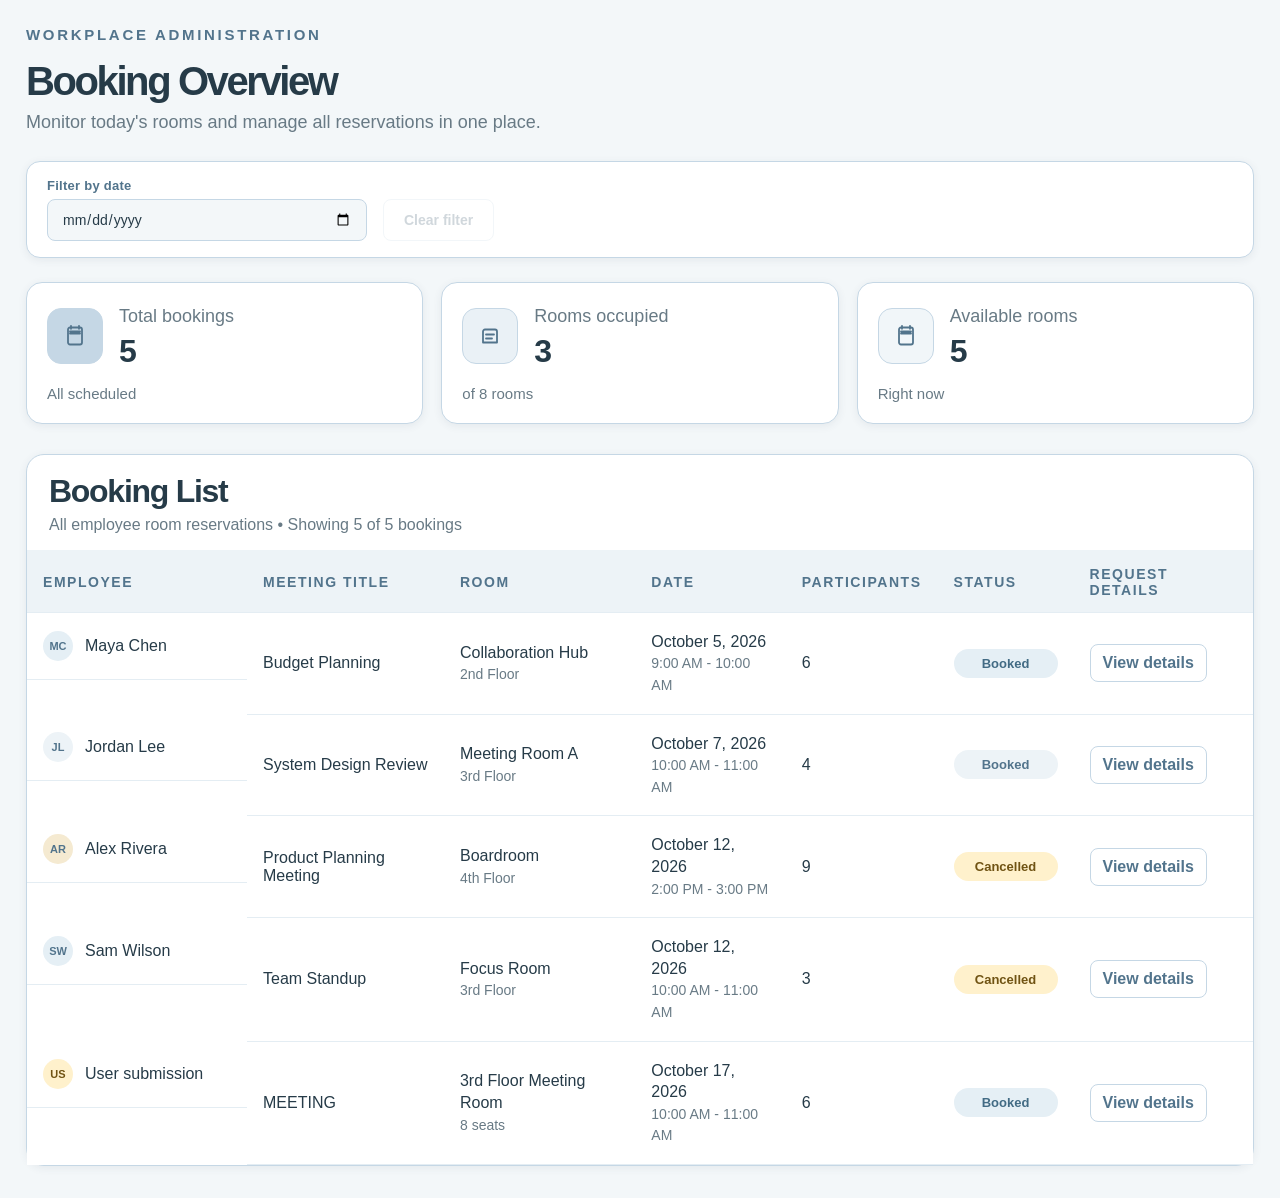
==== pakdat.html @ 56622766 "Initial commit: Meeting room reservation system" ====
<!DOCTYPE html>
<html lang="en">
  <head>
    <meta charset="UTF-8" />
    <meta name="viewport" content="width=device-width, initial-scale=1.0" />
    <title>Booking Overview</title>
    <link rel="stylesheet" href="nako.css" />
  </head>
  <body>
    <div class="page-shell">
      <div class="topbar">
        <div class="eyebrow">WORKPLACE ADMINISTRATION</div>
      </div>

      <main class="main-content">
        <div class="top-overview-section">
          <div class="title-row">
            <div>
              <h1>Booking Overview</h1>
              <p class="subtitle">
                Monitor today's rooms and manage all reservations in one place.
              </p>
            </div>
          </div>

          <div class="overview-filter-bar">
            <div class="date-time-filter-wrap">
              <label class="overview-filter-field" for="booking-date-filter">
                <span>Filter by date</span>
                <input id="booking-date-filter" type="date" aria-label="Filter bookings by date" />
              </label>

            
              <button id="booking-reset-filter" class="btn-clear-overview" type="button" aria-label="Clear date and time filter" disabled>
                Clear filter
              </button>
            </div>
          </div>
        </div>

        <section class="stats-grid" aria-label="Booking stats">
          <article class="stat-card">
            <div class="stat-icon icon-booking" aria-hidden="true">
              <svg viewBox="0 0 24 24" focusable="false"><path d="M7 3.5h10a2 2 0 0 1 2 2v13a2 2 0 0 1-2 2H7a2 2 0 0 1-2-2v-13a2 2 0 0 1 2-2zm0 4h10M8 1.8v3m8-3v3M7 9.5h10"/></svg>
            </div>
            <div class="stat-copy">
              <div class="stat-label">Total bookings</div>
              <div class="stat-value" id="stat-total-bookings">5</div>
            </div>
            <div class="stat-foot" id="stat-foot-bookings">All scheduled</div>
          </article>

          <article class="stat-card">
            <div class="stat-icon icon-occupied" aria-hidden="true">
              <svg viewBox="0 0 24 24" focusable="false"><path d="M5 18.5V7.5a2 2 0 0 1 2-2h10a2 2 0 0 1 2 2v11m-14 0h14M8 10.5h8M8 14.5h6"/></svg>
            </div>
            <div class="stat-copy">
              <div class="stat-label">Rooms occupied</div>
              <div class="stat-value" id="stat-occupied-rooms">3</div>
            </div>
            <div class="stat-foot" id="stat-foot-occupied">of 8 rooms</div>
          </article>

          <article class="stat-card">
            <div class="stat-icon icon-available" aria-hidden="true">
              <svg viewBox="0 0 24 24" focusable="false"><path d="M7 3.5h10a2 2 0 0 1 2 2v13a2 2 0 0 1-2 2H7a2 2 0 0 1-2-2v-13a2 2 0 0 1 2-2zm0 4h10M8 1.8v3m8-3v3M7 9.5h10"/></svg>
            </div>
            <div class="stat-copy">
              <div class="stat-label">Available rooms</div>
              <div class="stat-value" id="stat-available-rooms">5</div>
            </div>
            <div class="stat-foot" id="stat-foot-available">Right now</div>
          </article>
        </section>

        <section class="booking-panel" aria-label="Booking list">
          <div class="panel-header">
            <div>
              <h2>Booking List</h2>
              <p class="panel-subtitle">All employee room reservations &bull; <span id="booking-count">Showing 5 of 5 bookings</span></p>
            </div>
          </div>

          <div class="table-wrap">
            <table>
              <thead>
                <tr>
                  <th>Employee</th>
                  <th>Meeting title</th>
                  <th>Room</th>
                  <th>Date</th>
                  <th>Participants</th>
                  <th>Status</th>
                  <th>Request details</th>
                </tr>
              </thead>
              <tbody id="bookings-tbody">
                <tr
                  data-booking-date="2026-10-05"
                  data-booking-month="2026-10"
                  data-booking-time="9:00 AM - 10:00 AM"
                  data-room="Collaboration Hub"
                  data-status="booked"
                  data-employee="Maya Chen"
                  data-title="Budget Planning"
                  data-room-setup="Boardroom layout with 10 seats"
                  data-additional-instructions="Check audio equipment"
                  data-food-coffee="Coffee for 6"
                >
                  <td class="person-cell">
                    <span class="avatar avatar-mc">MC</span>
                    <span>Maya Chen</span>
                  </td>
                  <td>Budget Planning</td>
                  <td class="room-cell">Collaboration Hub<br /><span>2nd Floor</span></td>
                  <td class="date-cell">October 5, 2026<br /><span>9:00 AM - 10:00 AM</span></td>
                  <td>6</td>
                  <td><span class="status-pill status-booked">Booked</span></td>
                  <td>
                    <button class="booking-details-button" type="button" aria-haspopup="dialog" aria-controls="booking-modal">View details</button>
                  </td>
                </tr>

                <tr
                  data-booking-date="2026-10-07"
                  data-booking-month="2026-10"
                  data-booking-time="10:00 AM - 11:00 AM"
                  data-room="Meeting Room A"
                  data-status="booked"
                  data-employee="Jordan Lee"
                  data-title="System Design Review"
                  data-room-setup="Classroom type without table"
                  data-additional-instructions="Whiteboard markers needed"
                  data-food-coffee="Water and mints"
                >
                  <td class="person-cell">
                    <span class="avatar avatar-jl">JL</span>
                    <span>Jordan Lee</span>
                  </td>
                  <td>System Design Review</td>
                  <td class="room-cell">Meeting Room A<br /><span>3rd Floor</span></td>
                  <td class="date-cell">October 7, 2026<br /><span>10:00 AM - 11:00 AM</span></td>
                  <td>4</td>
                  <td><span class="status-pill status-upcoming">Booked</span></td>
                  <td>
                    <button class="booking-details-button" type="button" aria-haspopup="dialog" aria-controls="booking-modal">View details</button>
                  </td>
                </tr>

                <tr
                  data-booking-date="2026-10-12"
                  data-booking-month="2026-10"
                  data-booking-time="2:00 PM - 3:00 PM"
                  data-room="Boardroom"
                  data-status="cancelled"
                  data-employee="Alex Rivera"
                  data-title="Product Planning Meeting"
                  data-room-setup="U-shape"
                  data-additional-instructions="Conference phone setup"
                  data-food-coffee="Not provided"
                >
                  <td class="person-cell">
                    <span class="avatar avatar-ar">AR</span>
                    <span>Alex Rivera</span>
                  </td>
                  <td>Product Planning Meeting</td>
                  <td class="room-cell">Boardroom<br /><span>4th Floor</span></td>
                  <td class="date-cell">October 12, 2026<br /><span>2:00 PM - 3:00 PM</span></td>
                  <td>9</td>
                  <td><span class="status-pill status-cancelled">Cancelled</span></td>
                  <td>
                    <button class="booking-details-button" type="button" aria-haspopup="dialog" aria-controls="booking-modal">View details</button>
                  </td>
                </tr>

                <tr
                  data-booking-date="2026-10-12"
                  data-booking-month="2026-10"
                  data-booking-time="10:00 AM - 11:00 AM"
                  data-room="Focus Room"
                  data-status="cancelled"
                  data-employee="Sam Wilson"
                  data-title="Team Standup"
                  data-room-setup="Standard layout"
                  data-additional-instructions="TV screen connection"
                  data-food-coffee="Not provided"
                >
                  <td class="person-cell">
                    <span class="avatar avatar-sw">SW</span>
                    <span>Sam Wilson</span>
                  </td>
                  <td>Team Standup</td>
                  <td class="room-cell">Focus Room<br /><span>3rd Floor</span></td>
                  <td class="date-cell">October 12, 2026<br /><span>10:00 AM - 11:00 AM</span></td>
                  <td>3</td>
                  <td><span class="status-pill status-cancelled">Cancelled</span></td>
                  <td>
                    <button class="booking-details-button" type="button" aria-haspopup="dialog" aria-controls="booking-modal">View details</button>
                  </td>
                </tr>

                <tr
                  data-booking-date="2026-10-17"
                  data-booking-month="2026-10"
                  data-booking-time="10:00 AM - 11:00 AM"
                  data-room="3rd Floor Meeting Room"
                  data-status="booked"
                  data-employee="User submission"
                  data-title="MEETING"
                  data-room-setup="Not Applicable"
                  data-additional-instructions="mag pa on me sa aircon"
                  data-food-coffee="need coffee and food"
                >
                  <td class="person-cell">
                    <span class="avatar avatar-user">US</span>
                    <span>User submission</span>
                  </td>
                  <td>MEETING</td>
                  <td class="room-cell">3rd Floor Meeting Room<br /><span>8 seats</span></td>
                  <td class="date-cell">October 17, 2026<br /><span>10:00 AM - 11:00 AM</span></td>
                  <td>6</td>
                  <td><span class="status-pill status-booked">Booked</span></td>
                  <td>
                    <button class="booking-details-button" type="button" aria-haspopup="dialog" aria-controls="booking-modal">View details</button>
                  </td>
                </tr>

                <tr id="no-bookings-row" class="no-bookings-row" style="display: none;">
                  <td colspan="7">
                    <div class="empty-state">
                      <div class="empty-icon" aria-hidden="true">
                        <svg viewBox="0 0 24 24" focusable="false"><circle cx="11" cy="11" r="7" /><path d="m20 20-3.5-3.5" /></svg>
                      </div>
                      <p class="empty-title">No bookings match your filters</p>
                      <p class="empty-desc">Try clearing your filters or selecting another date or time.</p>
                      <button class="empty-clear-link" id="empty-reset-btn" type="button">Clear filter</button>
                    </div>
                  </td>
                </tr>
              </tbody>
            </table>
          </div>
        </section>
      </main>
    </div>

    <dialog class="booking-modal" id="booking-modal" aria-labelledby="booking-modal-title">
      <header class="modal-heading">
        <span class="confirmation-icon" aria-hidden="true">
          <svg viewBox="0 0 24 24" focusable="false"><path d="m5 12.5 4.5 4.5L19 6" /></svg>
        </span>
        <h2 id="booking-modal-title">Booking Details</h2>
        <p>Here are the details of your meeting room reservation.</p>
      </header>
      <dl class="booking-summary">
        <div><dt>Room Setup</dt><dd id="detail-room-setup">Not Applicable</dd></div>
        <div><dt>Additional instructions</dt><dd id="detail-instructions"></dd></div>
        <div><dt>Food/coffee preparation</dt><dd id="detail-food-coffee"></dd></div>
      </dl>
      <div class="modal-actions">
        <button class="modal-close" type="button">Close</button>
      </div>
    </dialog>

    <script src="villadolid.js"></script>
  </body>
</html>
---- nako.css ----
:root {
  --steel-blue: #749cb6;
  --ice-blue: #c5d7e5;
  --saffron-yellow: #fcb814;
  --gray: #99a8b3;
  --white: #ffffff;
  --page-bg: #f3f7f9;
  --panel-bg: var(--white);
  --panel-alt: #edf3f7;
  --card-bg: var(--white);
  --line: var(--ice-blue);
  --line-soft: #e4edf3;
  --text: #344650;
  --muted: #687a85;
  --heading: var(--steel-blue);
  --heading-deep: #263b48;
  --blue-soft: var(--ice-blue);
  --blue: var(--steel-blue);
  --blue-strong: #52748c;
  --green-soft: #e5eff5;
  --green: #426b84;
  --yellow-soft: #fff1cc;
  --yellow: var(--saffron-yellow);
  --shadow: rgba(45, 70, 88, 0.08);
}

* {
  box-sizing: border-box;
}

html {
  scroll-behavior: smooth;
}

body {
  margin: 0;
  font-family: "Segoe UI", Tahoma, Geneva, Verdana, sans-serif;
  background: var(--page-bg);
  color: var(--text);
}

button,
select {
  font: inherit;
}

button {
  cursor: pointer;
}

.page-shell {
  max-width: 1420px;
  margin: 0 auto;
  padding: 24px 26px 32px;
}

.topbar {
  padding: 2px 0 18px;
}

.eyebrow {
  font-size: 15px;
  letter-spacing: 0.18em;
  text-transform: uppercase;
  font-weight: 700;
  color: var(--blue-strong);
}

.main-content {
  width: 100%;
}

.title-row {
  display: flex;
  align-items: center;
  justify-content: space-between;
  gap: 20px;
  margin-bottom: 28px;
}

h1 {
  margin: 0;
  font-size: clamp(2.5rem, 3vw, 4.2rem);
  line-height: 1.02;
  letter-spacing: -0.06em;
  color: var(--heading-deep);
}

.subtitle {
  margin: 10px 0 0;
  font-size: 18px;
  color: var(--muted);
}

.stats-grid {
  display: grid;
  grid-template-columns: repeat(3, minmax(0, 1fr));
  gap: 18px;
  margin-bottom: 30px;
}

.stat-card {
  display: grid;
  grid-template-columns: auto 1fr;
  align-items: center;
  column-gap: 16px;
  background: var(--panel-bg);
  border: 1px solid var(--line);
  border-radius: 16px;
  min-height: 142px;
  padding: 18px 20px 16px;
  box-shadow: 0 2px 8px var(--shadow);
}

.stat-icon {
  width: 56px;
  height: 56px;
  border-radius: 14px;
  display: flex;
  align-items: center;
  justify-content: center;
  background: var(--blue-soft);
  border: 1px solid var(--line);
}

.stat-icon svg {
  width: 24px;
  height: 24px;
  stroke: var(--blue-strong);
  stroke-width: 1.8;
  stroke-linecap: round;
  stroke-linejoin: round;
  fill: none;
}

.icon-occupied {
  background: #eaf1f6;
}

.icon-available {
  background: #f1f6f9;
}

.stat-copy {
  grid-column: 2 / 3;
  display: flex;
  flex-direction: column;
  justify-content: center;
}

.stat-label {
  font-size: 18px;
  color: var(--muted);
  line-height: 1.2;
}

.stat-value {
  margin-top: 8px;
  font-size: clamp(2rem, 2vw, 3.1rem);
  line-height: 1;
  font-weight: 800;
  letter-spacing: -0.06em;
  color: var(--heading-deep);
}

.stat-foot {
  grid-column: 1 / -1;
  font-size: 15px;
  color: var(--muted);
  padding-top: 8px;
}

.booking-panel {
  background: var(--panel-bg);
  border: 1px solid var(--line);
  border-radius: 18px;
  box-shadow: 0 2px 8px var(--shadow);
  padding: 18px 0 0;
}

.panel-header {
  display: flex;
  align-items: center;
  justify-content: space-between;
  gap: 16px;
  padding: 0 22px 16px;
}

.panel-heading-wrap {
  display: flex;
  flex-direction: column;
}

.panel-header h2 {
  margin: 0;
  font-size: clamp(2rem, 1.3vw, 2.6rem);
  letter-spacing: -0.04em;
  color: var(--heading-deep);
}

.panel-subtitle {
  margin: 6px 0 0;
  color: var(--muted);
  font-size: 16px;
}

.top-overview-section {
  margin-bottom: 24px;
}

.overview-filter-bar {
  margin-top: 20px;
  background: var(--panel-bg);
  border: 1px solid var(--line);
  border-radius: 14px;
  padding: 16px 20px;
  box-shadow: 0 2px 8px var(--shadow);
}

.date-time-filter-wrap {
  display: flex;
  align-items: flex-end;
  gap: 16px;
  flex-wrap: wrap;
}

.overview-filter-field {
  display: flex;
  flex-direction: column;
  gap: 6px;
  min-width: 220px;
  flex: 1 1 220px;
  max-width: 320px;
}

.overview-filter-field span {
  font-size: 13px;
  font-weight: 700;
  color: var(--blue-strong);
  letter-spacing: 0.02em;
}

.overview-filter-field input,
.overview-filter-field select {
  height: 42px;
  padding: 0 14px;
  border: 1px solid var(--line);
  border-radius: 8px;
  background: var(--page-bg);
  color: var(--heading-deep);
  font: inherit;
  font-size: 14px;
  font-weight: 500;
  transition: border-color 0.15s ease, box-shadow 0.15s ease, background 0.15s ease;
  width: 100%;
  box-sizing: border-box;
}

.overview-filter-field input:focus,
.overview-filter-field select:focus {
  outline: none;
  background: #ffffff;
  border-color: var(--steel-blue);
  box-shadow: 0 0 0 3px rgba(116, 156, 182, 0.22);
}

.btn-clear-overview {
  display: inline-flex;
  align-items: center;
  justify-content: center;
  height: 42px;
  padding: 0 20px;
  border: 1px solid var(--line);
  background: transparent;
  color: var(--muted);
  font-size: 14px;
  font-weight: 600;
  border-radius: 8px;
  cursor: pointer;
  transition: all 0.15s ease;
  white-space: nowrap;
  align-self: flex-end;
}

.btn-clear-overview:hover:not(:disabled) {
  background: var(--panel-alt);
  color: var(--heading-deep);
  border-color: var(--steel-blue);
}

.btn-clear-overview:disabled {
  opacity: 0.45;
  cursor: not-allowed;
  border-color: var(--line-soft);
  color: var(--gray);
}

.table-wrap {
  overflow-x: auto;
}

table {
  width: 100%;
  border-collapse: collapse;
  background: var(--panel-bg);
}

thead th {
  text-align: left;
  padding: 16px 16px 14px;
  font-size: 14px;
  letter-spacing: 0.11em;
  text-transform: uppercase;
  color: var(--blue-strong);
  background: var(--panel-alt);
  border-bottom: 1px solid var(--line-soft);
}

tbody td {
  padding: 18px 16px;
  border-bottom: 1px solid var(--line-soft);
  font-size: 16px;
  color: var(--heading-deep);
  vertical-align: middle;
}

tbody tr:last-child td {
  border-bottom: none;
}

.person-cell {
  display: flex;
  align-items: center;
  gap: 12px;
  min-width: 220px;
}

.avatar {
  width: 30px;
  height: 30px;
  border-radius: 50%;
  display: inline-flex;
  align-items: center;
  justify-content: center;
  font-size: 11px;
  font-weight: 700;
  color: var(--blue-strong);
  background: var(--ice-blue);
}

.avatar-mc {
  background: #e5eff5;
}

.avatar-jl {
  background: #edf3f7;
}

.avatar-ar {
  background: #f5ead1;
}

.avatar-sw {
  background: #e5eff5;
}

.avatar-user {
  background: var(--yellow-soft);
  color: #705313;
}

.room-cell,
.date-cell {
  color: var(--heading-deep);
  line-height: 1.35;
}

.room-cell span,
.date-cell span {
  color: var(--muted);
  font-size: 14px;
}

.status-pill {
  display: inline-block;
  min-width: 104px;
  padding: 7px 12px;
  border-radius: 999px;
  font-size: 13px;
  text-align: center;
  font-weight: 600;
}

.status-booked {
  background: var(--green-soft);
  color: var(--green);
}

.status-upcoming {
  background: var(--panel-alt);
  color: var(--blue-strong);
}

.status-cancelled {
  background: var(--yellow-soft);
  color: #705313;
}

.booking-details-button {
  border: 1px solid var(--line);
  border-radius: 8px;
  padding: 9px 12px;
  background: var(--panel-bg);
  color: var(--blue-strong);
  font-weight: 600;
  white-space: nowrap;
  transition: all 0.15s ease;
}

.booking-details-button:hover {
  background: var(--panel-alt);
  border-color: var(--steel-blue);
}

.no-bookings-row td {
  text-align: center;
  padding: 52px 20px;
  background: var(--panel-bg);
}

.empty-state {
  display: flex;
  flex-direction: column;
  align-items: center;
  justify-content: center;
  gap: 8px;
  max-width: 380px;
  margin: 0 auto;
  color: var(--muted);
}

.empty-icon {
  width: 44px;
  height: 44px;
  border-radius: 50%;
  background: var(--panel-alt);
  display: flex;
  align-items: center;
  justify-content: center;
  margin-bottom: 4px;
}

.empty-icon svg {
  width: 20px;
  height: 20px;
  stroke: var(--steel-blue);
  stroke-width: 2;
  fill: none;
}

.empty-title {
  margin: 0;
  font-size: 16px;
  font-weight: 700;
  color: var(--heading-deep);
}

.empty-desc {
  margin: 0;
  font-size: 14px;
  color: var(--muted);
  line-height: 1.4;
}

.empty-clear-link {
  margin-top: 6px;
  background: none;
  border: none;
  color: var(--steel-blue);
  font-weight: 600;
  font-size: 14px;
  text-decoration: underline;
  cursor: pointer;
  padding: 4px 8px;
  border-radius: 4px;
  transition: color 0.15s ease;
}

.empty-clear-link:hover {
  color: var(--blue-strong);
}

.booking-modal {
  width: min(680px, calc(100vw - 32px));
  max-height: calc(100vh - 32px);
  margin: auto;
  padding: 34px 40px 32px;
  overflow-y: auto;
  overflow-x: hidden;
  overscroll-behavior: contain;
  border: 0;
  border-radius: 14px;
  color: var(--text);
  box-shadow: 0 20px 70px rgba(38, 59, 72, 0.24);
}

.booking-modal::backdrop {
  background: rgba(38, 59, 72, 0.48);
  backdrop-filter: blur(2px);
}

.modal-heading {
  text-align: center;
}

.confirmation-icon {
  display: flex;
  align-items: center;
  justify-content: center;
  width: 82px;
  aspect-ratio: 1;
  margin: 0 auto 20px;
  border-radius: 50%;
  background: var(--ice-blue);
}

.confirmation-icon svg {
  width: 34px;
  height: 34px;
  fill: none;
  stroke: var(--steel-blue);
  stroke-width: 2.5;
  stroke-linecap: round;
  stroke-linejoin: round;
}

.modal-heading h2 {
  margin: 0;
  color: var(--heading-deep);
  font-size: 28px;
}

.modal-heading p {
  margin: 2px 0 18px;
  color: var(--text);
  font-size: 20px;
}

.booking-summary {
  display: grid;
  margin: 0 0 26px;
  padding: 18px 20px;
  border-radius: 14px;
  background: var(--panel-alt);
}

.booking-summary div {
  display: grid;
  grid-template-columns: minmax(130px, 0.8fr) minmax(0, 1.2fr);
  min-width: 0;
  align-items: start;
  justify-content: space-between;
  gap: 16px;
  padding: 12px 0;
  border-bottom: 1px solid var(--line);
}

.booking-summary div:last-child {
  border-bottom: 0;
}

.booking-summary dt,
.booking-summary dd {
  min-width: 0;
  font-size: 14px;
  line-height: 1.5;
  overflow-wrap: anywhere;
}

.booking-summary dt {
  color: var(--muted);
}

.booking-summary dd {
  margin: 0;
  color: var(--heading-deep);
  font-weight: 700;
  text-align: right;
  white-space: pre-wrap;
}

.modal-actions {
  display: flex;
  justify-content: flex-end;
}

.modal-close {
  min-width: 128px;
  padding: 11px 18px;
  border: 0;
  border-radius: 8px;
  background: var(--saffron-yellow);
  color: var(--heading-deep);
  font-weight: 600;
}

@media (max-width: 980px) {
  .stats-grid {
    grid-template-columns: repeat(2, minmax(0, 1fr));
  }

  .title-row,
  .panel-header {
    flex-direction: column;
    align-items: flex-start;
    gap: 12px;
  }
}

@media (max-width: 640px) {
  .page-shell {
    padding: 18px 14px 24px;
  }

  .stats-grid {
    grid-template-columns: 1fr;
  }

  .date-time-filter-wrap {
    flex-direction: column;
    align-items: stretch;
  }

  .overview-filter-field {
    max-width: 100%;
    min-width: 0;
  }

  .btn-clear-overview {
    width: 100%;
  }

  thead {
    display: none;
  }

  tbody,
  tr,
  td {
    display: block;
    width: 100%;
  }

  tbody tr {
    padding: 10px 0;
    border-bottom: 1px solid var(--line-soft);
  }

  tbody td {
    border-bottom: none;
    padding: 8px 16px;
  }

  .person-cell {
    min-width: 0;
  }

  .booking-modal {
    padding: 26px 18px 20px;
  }

  .modal-heading h2 {
    font-size: 24px;
  }

  .modal-heading p {
    font-size: 17px;
  }

  .booking-summary {
    padding: 12px 14px;
  }

  .booking-summary div {
    grid-template-columns: minmax(0, 1fr);
    gap: 10px;
  }

  .booking-summary dd {
    text-align: left;
  }
}
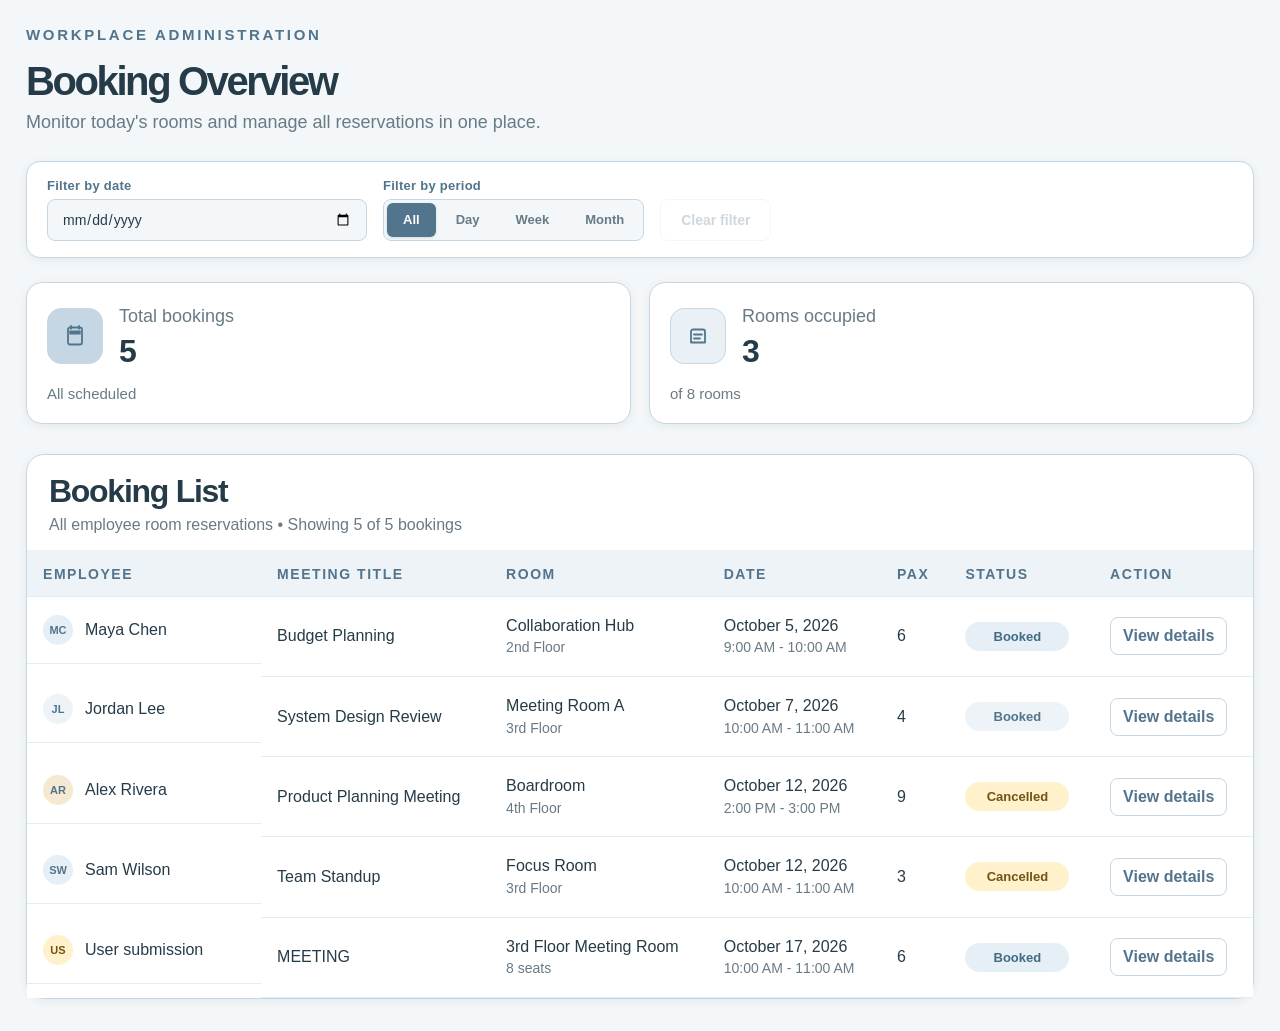
==== commit a3ce89a5: "Fix implementation: filter by day/week/month, modal edit & cancel, and 2-card stats grid" ====
--- a/pakdat.html
+++ b/pakdat.html
@@ -30,8 +30,17 @@
                 <input id="booking-date-filter" type="date" aria-label="Filter bookings by date" />
               </label>
 
-            
-              <button id="booking-reset-filter" class="btn-clear-overview" type="button" aria-label="Clear date and time filter" disabled>
+              <div class="period-filter-group" role="group" aria-label="Filter by day, week, month">
+                <span class="period-filter-label">Filter by period</span>
+                <div class="period-chips">
+                  <button type="button" class="period-chip active" data-period="all">All</button>
+                  <button type="button" class="period-chip" data-period="day">Day</button>
+                  <button type="button" class="period-chip" data-period="week">Week</button>
+                  <button type="button" class="period-chip" data-period="month">Month</button>
+                </div>
+              </div>
+
+              <button id="booking-reset-filter" class="btn-clear-overview" type="button" aria-label="Clear date and period filter" disabled>
                 Clear filter
               </button>
             </div>
@@ -59,17 +68,6 @@
               <div class="stat-value" id="stat-occupied-rooms">3</div>
             </div>
             <div class="stat-foot" id="stat-foot-occupied">of 8 rooms</div>
-          </article>
-
-          <article class="stat-card">
-            <div class="stat-icon icon-available" aria-hidden="true">
-              <svg viewBox="0 0 24 24" focusable="false"><path d="M7 3.5h10a2 2 0 0 1 2 2v13a2 2 0 0 1-2 2H7a2 2 0 0 1-2-2v-13a2 2 0 0 1 2-2zm0 4h10M8 1.8v3m8-3v3M7 9.5h10"/></svg>
-            </div>
-            <div class="stat-copy">
-              <div class="stat-label">Available rooms</div>
-              <div class="stat-value" id="stat-available-rooms">5</div>
-            </div>
-            <div class="stat-foot" id="stat-foot-available">Right now</div>
           </article>
         </section>
 
@@ -89,13 +87,14 @@
                   <th>Meeting title</th>
                   <th>Room</th>
                   <th>Date</th>
-                  <th>Participants</th>
+                  <th>Pax</th>
                   <th>Status</th>
-                  <th>Request details</th>
+                  <th>Action</th>
                 </tr>
               </thead>
               <tbody id="bookings-tbody">
                 <tr
+                  data-booking-id="static-1"
                   data-booking-date="2026-10-05"
                   data-booking-month="2026-10"
                   data-booking-time="9:00 AM - 10:00 AM"
@@ -103,6 +102,7 @@
                   data-status="booked"
                   data-employee="Maya Chen"
                   data-title="Budget Planning"
+                  data-pax="6"
                   data-room-setup="Boardroom layout with 10 seats"
                   data-additional-instructions="Check audio equipment"
                   data-food-coffee="Coffee for 6"
@@ -122,6 +122,7 @@
                 </tr>
 
                 <tr
+                  data-booking-id="static-2"
                   data-booking-date="2026-10-07"
                   data-booking-month="2026-10"
                   data-booking-time="10:00 AM - 11:00 AM"
@@ -129,6 +130,7 @@
                   data-status="booked"
                   data-employee="Jordan Lee"
                   data-title="System Design Review"
+                  data-pax="4"
                   data-room-setup="Classroom type without table"
                   data-additional-instructions="Whiteboard markers needed"
                   data-food-coffee="Water and mints"
@@ -148,6 +150,7 @@
                 </tr>
 
                 <tr
+                  data-booking-id="static-3"
                   data-booking-date="2026-10-12"
                   data-booking-month="2026-10"
                   data-booking-time="2:00 PM - 3:00 PM"
@@ -155,6 +158,7 @@
                   data-status="cancelled"
                   data-employee="Alex Rivera"
                   data-title="Product Planning Meeting"
+                  data-pax="9"
                   data-room-setup="U-shape"
                   data-additional-instructions="Conference phone setup"
                   data-food-coffee="Not provided"
@@ -174,6 +178,7 @@
                 </tr>
 
                 <tr
+                  data-booking-id="static-4"
                   data-booking-date="2026-10-12"
                   data-booking-month="2026-10"
                   data-booking-time="10:00 AM - 11:00 AM"
@@ -181,6 +186,7 @@
                   data-status="cancelled"
                   data-employee="Sam Wilson"
                   data-title="Team Standup"
+                  data-pax="3"
                   data-room-setup="Standard layout"
                   data-additional-instructions="TV screen connection"
                   data-food-coffee="Not provided"
@@ -200,6 +206,7 @@
                 </tr>
 
                 <tr
+                  data-booking-id="static-5"
                   data-booking-date="2026-10-17"
                   data-booking-month="2026-10"
                   data-booking-time="10:00 AM - 11:00 AM"
@@ -207,6 +214,7 @@
                   data-status="booked"
                   data-employee="User submission"
                   data-title="MEETING"
+                  data-pax="6"
                   data-room-setup="Not Applicable"
                   data-additional-instructions="mag pa on me sa aircon"
                   data-food-coffee="need coffee and food"
@@ -232,7 +240,7 @@
                         <svg viewBox="0 0 24 24" focusable="false"><circle cx="11" cy="11" r="7" /><path d="m20 20-3.5-3.5" /></svg>
                       </div>
                       <p class="empty-title">No bookings match your filters</p>
-                      <p class="empty-desc">Try clearing your filters or selecting another date or time.</p>
+                      <p class="empty-desc">Try clearing your filters or selecting another date or period.</p>
                       <button class="empty-clear-link" id="empty-reset-btn" type="button">Clear filter</button>
                     </div>
                   </td>
@@ -249,17 +257,78 @@
         <span class="confirmation-icon" aria-hidden="true">
           <svg viewBox="0 0 24 24" focusable="false"><path d="m5 12.5 4.5 4.5L19 6" /></svg>
         </span>
-        <h2 id="booking-modal-title">Booking Details</h2>
-        <p>Here are the details of your meeting room reservation.</p>
+        <h2 id="booking-modal-title">Reservation Details</h2>
+        <p class="modal-subtitle-text">View or modify employee reservation details below.</p>
       </header>
-      <dl class="booking-summary">
-        <div><dt>Room Setup</dt><dd id="detail-room-setup">Not Applicable</dd></div>
-        <div><dt>Additional instructions</dt><dd id="detail-instructions"></dd></div>
-        <div><dt>Food/coffee preparation</dt><dd id="detail-food-coffee"></dd></div>
-      </dl>
-      <div class="modal-actions">
-        <button class="modal-close" type="button">Close</button>
+
+      <div class="modal-meta-card">
+        <div class="modal-meta-row">
+          <span class="modal-meta-label">Employee</span>
+          <span class="modal-meta-value" id="modal-employee">—</span>
+        </div>
+        <div class="modal-meta-row">
+          <span class="modal-meta-label">Room &amp; Floor</span>
+          <span class="modal-meta-value" id="modal-room">—</span>
+        </div>
+        <div class="modal-meta-row">
+          <span class="modal-meta-label">Date &amp; Time</span>
+          <span class="modal-meta-value" id="modal-datetime">—</span>
+        </div>
+        <div class="modal-meta-row">
+          <span class="modal-meta-label">Status</span>
+          <span class="modal-meta-value">
+            <span class="status-pill status-booked" id="modal-status-pill">Booked</span>
+          </span>
+        </div>
       </div>
+
+      <form id="booking-edit-form" class="modal-edit-form" onsubmit="return false;">
+        <div class="modal-field-group">
+          <label for="edit-modal-title">Meeting title</label>
+          <input type="text" id="edit-modal-title" class="modal-input" placeholder="e.g. Budget Planning" required />
+        </div>
+
+        <div class="modal-field-row">
+          <div class="modal-field-group">
+            <label for="edit-modal-pax">Pax (Participants)</label>
+            <input type="number" id="edit-modal-pax" class="modal-input" min="1" max="100" placeholder="e.g. 6" required />
+          </div>
+
+          <div class="modal-field-group">
+            <label for="edit-modal-setup">Room setup</label>
+            <select id="edit-modal-setup" class="modal-select">
+              <option value="Boardroom layout with 10 seats">Boardroom layout with 10 seats</option>
+              <option value="Classroom type without table">Classroom type without table</option>
+              <option value="U-shape">U-shape</option>
+              <option value="Standard layout">Standard layout</option>
+              <option value="Not Applicable">Not Applicable</option>
+            </select>
+          </div>
+        </div>
+
+        <div class="modal-field-group">
+          <label for="edit-modal-food">Food / coffee preparation</label>
+          <input type="text" id="edit-modal-food" class="modal-input" placeholder="e.g. Coffee for 6, water and mints" />
+        </div>
+
+        <div class="modal-field-group">
+          <label for="edit-modal-instructions">Additional instructions</label>
+          <textarea id="edit-modal-instructions" class="modal-textarea" rows="2" placeholder="e.g. Check audio equipment, whiteboard markers"></textarea>
+        </div>
+
+        <div id="modal-toast" class="modal-toast" style="display: none;"></div>
+
+        <div class="modal-actions-bar">
+          <button type="button" class="btn-cancel-reservation" id="btn-modal-cancel">
+            Cancel booking
+          </button>
+          
+          <div class="modal-right-actions">
+            <button type="button" class="btn-modal-ghost modal-close">Close</button>
+            <button type="button" class="btn-modal-save" id="btn-modal-save">Save changes</button>
+          </div>
+        </div>
+      </form>
     </dialog>
 
     <script src="villadolid.js"></script>
--- a/nako.css
+++ b/nako.css
@@ -94,7 +94,7 @@
 
 .stats-grid {
   display: grid;
-  grid-template-columns: repeat(3, minmax(0, 1fr));
+  grid-template-columns: repeat(2, minmax(0, 1fr));
   gap: 18px;
   margin-bottom: 30px;
 }
@@ -262,6 +262,56 @@
   background: #ffffff;
   border-color: var(--steel-blue);
   box-shadow: 0 0 0 3px rgba(116, 156, 182, 0.22);
+}
+
+.period-filter-group {
+  display: flex;
+  flex-direction: column;
+  gap: 6px;
+}
+
+.period-filter-label {
+  font-size: 13px;
+  font-weight: 700;
+  color: var(--blue-strong);
+  letter-spacing: 0.02em;
+}
+
+.period-chips {
+  display: inline-flex;
+  align-items: center;
+  background: var(--page-bg);
+  border: 1px solid var(--line);
+  border-radius: 8px;
+  padding: 3px;
+  gap: 4px;
+  height: 42px;
+  box-sizing: border-box;
+}
+
+.period-chip {
+  height: 34px;
+  padding: 0 16px;
+  border: none;
+  background: transparent;
+  color: var(--muted);
+  font-size: 13px;
+  font-weight: 600;
+  border-radius: 6px;
+  cursor: pointer;
+  transition: all 0.15s ease;
+  white-space: nowrap;
+}
+
+.period-chip:hover:not(.active) {
+  background: var(--panel-alt);
+  color: var(--heading-deep);
+}
+
+.period-chip.active {
+  background: var(--blue-strong);
+  color: var(--white);
+  box-shadow: 0 1px 3px rgba(45, 70, 88, 0.16);
 }
 
 .btn-clear-overview {
@@ -540,68 +590,186 @@
   font-size: 28px;
 }
 
-.modal-heading p {
+.modal-subtitle-text {
   margin: 2px 0 18px;
   color: var(--text);
-  font-size: 20px;
-}
-
-.booking-summary {
+  font-size: 16px;
+}
+
+.modal-meta-card {
   display: grid;
-  margin: 0 0 26px;
-  padding: 18px 20px;
-  border-radius: 14px;
+  grid-template-columns: repeat(2, 1fr);
+  gap: 12px 18px;
   background: var(--panel-alt);
-}
-
-.booking-summary div {
-  display: grid;
-  grid-template-columns: minmax(130px, 0.8fr) minmax(0, 1.2fr);
-  min-width: 0;
-  align-items: start;
+  border: 1px solid var(--line);
+  border-radius: 12px;
+  padding: 14px 18px;
+  margin-bottom: 20px;
+}
+
+.modal-meta-row {
+  display: flex;
+  flex-direction: column;
+  gap: 2px;
+}
+
+.modal-meta-label {
+  font-size: 12px;
+  font-weight: 600;
+  text-transform: uppercase;
+  letter-spacing: 0.05em;
+  color: var(--muted);
+}
+
+.modal-meta-value {
+  font-size: 14px;
+  font-weight: 600;
+  color: var(--heading-deep);
+}
+
+.modal-edit-form {
+  display: flex;
+  flex-direction: column;
+  gap: 14px;
+}
+
+.modal-field-group {
+  display: flex;
+  flex-direction: column;
+  gap: 6px;
+  flex: 1;
+}
+
+.modal-field-group label {
+  font-size: 13px;
+  font-weight: 600;
+  color: var(--heading-deep);
+}
+
+.modal-field-row {
+  display: flex;
+  gap: 14px;
+}
+
+.modal-input,
+.modal-select,
+.modal-textarea {
+  width: 100%;
+  box-sizing: border-box;
+  border: 1px solid var(--line);
+  border-radius: 8px;
+  padding: 9px 12px;
+  font: inherit;
+  font-size: 14px;
+  color: var(--heading-deep);
+  background: var(--white);
+  transition: border-color 0.15s ease, box-shadow 0.15s ease;
+}
+
+.modal-textarea {
+  resize: vertical;
+  font-family: inherit;
+}
+
+.modal-input:focus,
+.modal-select:focus,
+.modal-textarea:focus {
+  outline: none;
+  border-color: var(--steel-blue);
+  box-shadow: 0 0 0 3px rgba(116, 156, 182, 0.22);
+}
+
+.modal-toast {
+  padding: 10px 14px;
+  border-radius: 8px;
+  font-size: 13px;
+  font-weight: 600;
+  text-align: center;
+  background: #eef7ee;
+  color: #276738;
+  border: 1px solid #c2e2c8;
+}
+
+.modal-toast.error {
+  background: #fff4f4;
+  color: #b3261e;
+  border-color: #f2b4b4;
+}
+
+.modal-actions-bar {
+  display: flex;
+  align-items: center;
   justify-content: space-between;
-  gap: 16px;
-  padding: 12px 0;
-  border-bottom: 1px solid var(--line);
-}
-
-.booking-summary div:last-child {
-  border-bottom: 0;
-}
-
-.booking-summary dt,
-.booking-summary dd {
-  min-width: 0;
-  font-size: 14px;
-  line-height: 1.5;
-  overflow-wrap: anywhere;
-}
-
-.booking-summary dt {
-  color: var(--muted);
-}
-
-.booking-summary dd {
-  margin: 0;
-  color: var(--heading-deep);
+  gap: 12px;
+  margin-top: 10px;
+  padding-top: 16px;
+  border-top: 1px solid var(--line-soft);
+  flex-wrap: wrap;
+}
+
+.modal-right-actions {
+  display: flex;
+  align-items: center;
+  gap: 10px;
+}
+
+.btn-cancel-reservation {
+  border: 1px solid #f2b4b4;
+  background: #fff4f4;
+  color: #b3261e;
+  padding: 9px 16px;
+  border-radius: 8px;
+  font-size: 14px;
+  font-weight: 600;
+  cursor: pointer;
+  transition: all 0.15s ease;
+}
+
+.btn-cancel-reservation:hover:not(:disabled) {
+  background: #ffe3e3;
+  border-color: #e57373;
+}
+
+.btn-cancel-reservation:disabled {
+  opacity: 0.5;
+  cursor: not-allowed;
+  background: #f7f7f7;
+  border-color: #ddd;
+  color: #999;
+}
+
+.btn-modal-ghost {
+  border: 1px solid var(--line);
+  background: transparent;
+  color: var(--muted);
+  padding: 9px 16px;
+  border-radius: 8px;
+  font-size: 14px;
+  font-weight: 600;
+  cursor: pointer;
+  transition: all 0.15s ease;
+}
+
+.btn-modal-ghost:hover {
+  background: var(--panel-alt);
+  color: var(--heading-deep);
+}
+
+.btn-modal-save {
+  border: none;
+  background: var(--saffron-yellow);
+  color: var(--heading-deep);
+  padding: 9px 20px;
+  border-radius: 8px;
+  font-size: 14px;
   font-weight: 700;
-  text-align: right;
-  white-space: pre-wrap;
-}
-
-.modal-actions {
-  display: flex;
-  justify-content: flex-end;
-}
-
-.modal-close {
-  min-width: 128px;
-  padding: 11px 18px;
-  border: 0;
-  border-radius: 8px;
-  background: var(--saffron-yellow);
-  color: var(--heading-deep);
-  font-weight: 600;
+  cursor: pointer;
+  transition: all 0.15s ease;
+  box-shadow: 0 1px 3px rgba(0, 0, 0, 0.08);
+}
+
+.btn-modal-save:hover {
+  background: #e8a80d;
 }
 
 @media (max-width: 980px) {
@@ -636,8 +804,46 @@
     min-width: 0;
   }
 
+  .period-chips {
+    width: 100%;
+    justify-content: space-between;
+  }
+
+  .period-chip {
+    flex: 1;
+    padding: 0 8px;
+    text-align: center;
+  }
+
   .btn-clear-overview {
     width: 100%;
+  }
+
+  .modal-meta-card {
+    grid-template-columns: 1fr;
+  }
+
+  .modal-field-row {
+    flex-direction: column;
+  }
+
+  .modal-actions-bar {
+    flex-direction: column;
+    align-items: stretch;
+  }
+
+  .btn-cancel-reservation {
+    width: 100%;
+    text-align: center;
+  }
+
+  .modal-right-actions {
+    width: 100%;
+    justify-content: space-between;
+  }
+
+  .modal-right-actions button {
+    flex: 1;
   }
 
   thead {
@@ -676,17 +882,4 @@
   .modal-heading p {
     font-size: 17px;
   }
-
-  .booking-summary {
-    padding: 12px 14px;
-  }
-
-  .booking-summary div {
-    grid-template-columns: minmax(0, 1fr);
-    gap: 10px;
-  }
-
-  .booking-summary dd {
-    text-align: left;
-  }
-}
+}
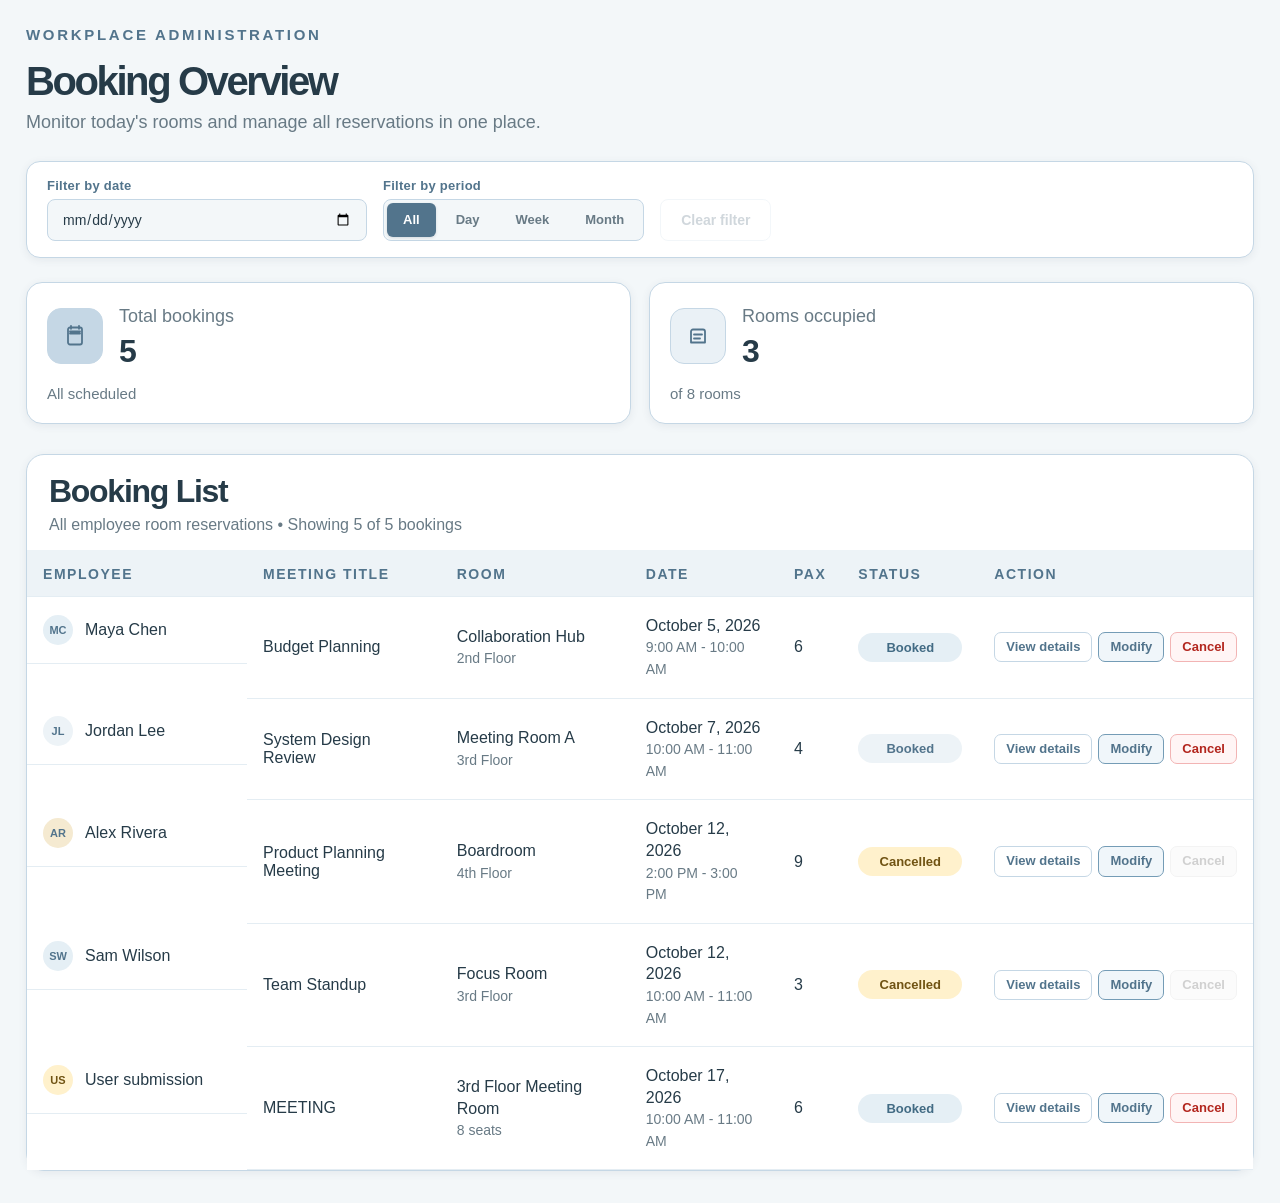
==== commit 6cf6feb3: "Add three distinct action buttons: View details, Modify, and Cancel with confirmation popup" ====
--- a/pakdat.html
+++ b/pakdat.html
@@ -116,8 +116,12 @@
                   <td class="date-cell">October 5, 2026<br /><span>9:00 AM - 10:00 AM</span></td>
                   <td>6</td>
                   <td><span class="status-pill status-booked">Booked</span></td>
-                  <td>
-                    <button class="booking-details-button" type="button" aria-haspopup="dialog" aria-controls="booking-modal">View details</button>
+                  <td class="action-cell">
+                    <div class="action-buttons-group">
+                      <button class="btn-action btn-view" type="button" aria-label="View details for Budget Planning">View details</button>
+                      <button class="btn-action btn-modify" type="button" aria-label="Modify Budget Planning">Modify</button>
+                      <button class="btn-action btn-cancel" type="button" aria-label="Cancel Budget Planning">Cancel</button>
+                    </div>
                   </td>
                 </tr>
 
@@ -144,8 +148,12 @@
                   <td class="date-cell">October 7, 2026<br /><span>10:00 AM - 11:00 AM</span></td>
                   <td>4</td>
                   <td><span class="status-pill status-upcoming">Booked</span></td>
-                  <td>
-                    <button class="booking-details-button" type="button" aria-haspopup="dialog" aria-controls="booking-modal">View details</button>
+                  <td class="action-cell">
+                    <div class="action-buttons-group">
+                      <button class="btn-action btn-view" type="button" aria-label="View details for System Design Review">View details</button>
+                      <button class="btn-action btn-modify" type="button" aria-label="Modify System Design Review">Modify</button>
+                      <button class="btn-action btn-cancel" type="button" aria-label="Cancel System Design Review">Cancel</button>
+                    </div>
                   </td>
                 </tr>
 
@@ -172,8 +180,12 @@
                   <td class="date-cell">October 12, 2026<br /><span>2:00 PM - 3:00 PM</span></td>
                   <td>9</td>
                   <td><span class="status-pill status-cancelled">Cancelled</span></td>
-                  <td>
-                    <button class="booking-details-button" type="button" aria-haspopup="dialog" aria-controls="booking-modal">View details</button>
+                  <td class="action-cell">
+                    <div class="action-buttons-group">
+                      <button class="btn-action btn-view" type="button" aria-label="View details for Product Planning Meeting">View details</button>
+                      <button class="btn-action btn-modify" type="button" aria-label="Modify Product Planning Meeting">Modify</button>
+                      <button class="btn-action btn-cancel" type="button" aria-label="Cancel Product Planning Meeting" disabled>Cancel</button>
+                    </div>
                   </td>
                 </tr>
 
@@ -200,8 +212,12 @@
                   <td class="date-cell">October 12, 2026<br /><span>10:00 AM - 11:00 AM</span></td>
                   <td>3</td>
                   <td><span class="status-pill status-cancelled">Cancelled</span></td>
-                  <td>
-                    <button class="booking-details-button" type="button" aria-haspopup="dialog" aria-controls="booking-modal">View details</button>
+                  <td class="action-cell">
+                    <div class="action-buttons-group">
+                      <button class="btn-action btn-view" type="button" aria-label="View details for Team Standup">View details</button>
+                      <button class="btn-action btn-modify" type="button" aria-label="Modify Team Standup">Modify</button>
+                      <button class="btn-action btn-cancel" type="button" aria-label="Cancel Team Standup" disabled>Cancel</button>
+                    </div>
                   </td>
                 </tr>
 
@@ -228,8 +244,12 @@
                   <td class="date-cell">October 17, 2026<br /><span>10:00 AM - 11:00 AM</span></td>
                   <td>6</td>
                   <td><span class="status-pill status-booked">Booked</span></td>
-                  <td>
-                    <button class="booking-details-button" type="button" aria-haspopup="dialog" aria-controls="booking-modal">View details</button>
+                  <td class="action-cell">
+                    <div class="action-buttons-group">
+                      <button class="btn-action btn-view" type="button" aria-label="View details for MEETING">View details</button>
+                      <button class="btn-action btn-modify" type="button" aria-label="Modify MEETING">Modify</button>
+                      <button class="btn-action btn-cancel" type="button" aria-label="Cancel MEETING">Cancel</button>
+                    </div>
                   </td>
                 </tr>
 
@@ -252,51 +272,106 @@
       </main>
     </div>
 
-    <dialog class="booking-modal" id="booking-modal" aria-labelledby="booking-modal-title">
+    <!-- 1. VIEW DETAILS MODAL (Viewing only) -->
+    <dialog class="booking-modal" id="view-details-modal" aria-labelledby="view-modal-title">
       <header class="modal-heading">
         <span class="confirmation-icon" aria-hidden="true">
           <svg viewBox="0 0 24 24" focusable="false"><path d="m5 12.5 4.5 4.5L19 6" /></svg>
         </span>
-        <h2 id="booking-modal-title">Reservation Details</h2>
-        <p class="modal-subtitle-text">View or modify employee reservation details below.</p>
+        <h2 id="view-modal-title">Reservation Details</h2>
+        <p class="modal-subtitle-text">Full details of this meeting room reservation.</p>
+      </header>
+
+      <div class="view-details-card">
+        <div class="view-item">
+          <span class="view-label">Status</span>
+          <span class="view-value"><span class="status-pill status-booked" id="view-status-pill">Booked</span></span>
+        </div>
+        <div class="view-item">
+          <span class="view-label">Employee</span>
+          <span class="view-value" id="view-employee">—</span>
+        </div>
+        <div class="view-item">
+          <span class="view-label">Meeting title</span>
+          <span class="view-value" id="view-title">—</span>
+        </div>
+        <div class="view-item">
+          <span class="view-label">Room &amp; Floor</span>
+          <span class="view-value" id="view-room">—</span>
+        </div>
+        <div class="view-item">
+          <span class="view-label">Date &amp; Time</span>
+          <span class="view-value" id="view-datetime">—</span>
+        </div>
+        <div class="view-item">
+          <span class="view-label">Pax (Participants)</span>
+          <span class="view-value" id="view-pax">—</span>
+        </div>
+        <div class="view-item">
+          <span class="view-label">Room setup</span>
+          <span class="view-value" id="view-setup">—</span>
+        </div>
+        <div class="view-item">
+          <span class="view-label">Food / Coffee</span>
+          <span class="view-value" id="view-food">—</span>
+        </div>
+        <div class="view-item">
+          <span class="view-label">Additional instructions</span>
+          <span class="view-value" id="view-instructions">—</span>
+        </div>
+      </div>
+
+      <div class="modal-actions-bar single-action">
+        <button type="button" class="btn-modal-ghost modal-close">Close</button>
+      </div>
+    </dialog>
+
+    <!-- 2. MODIFY MODAL (Modify details and save) -->
+    <dialog class="booking-modal" id="modify-details-modal" aria-labelledby="modify-modal-title">
+      <header class="modal-heading">
+        <span class="confirmation-icon icon-modify" aria-hidden="true">
+          <svg viewBox="0 0 24 24" focusable="false"><path d="M11 4H4a2 2 0 0 0-2 2v14a2 2 0 0 0 2 2h14a2 2 0 0 0 2-2v-7" /><path d="M18.5 2.5a2.121 2.121 0 0 1 3 3L12 15l-4 1 1-4 9.5-9.5z" /></svg>
+        </span>
+        <h2 id="modify-modal-title">Modify Reservation</h2>
+        <p class="modal-subtitle-text">Update the meeting and room requirements below.</p>
       </header>
 
       <div class="modal-meta-card">
         <div class="modal-meta-row">
           <span class="modal-meta-label">Employee</span>
-          <span class="modal-meta-value" id="modal-employee">—</span>
+          <span class="modal-meta-value" id="modify-employee">—</span>
         </div>
         <div class="modal-meta-row">
           <span class="modal-meta-label">Room &amp; Floor</span>
-          <span class="modal-meta-value" id="modal-room">—</span>
+          <span class="modal-meta-value" id="modify-room">—</span>
         </div>
         <div class="modal-meta-row">
           <span class="modal-meta-label">Date &amp; Time</span>
-          <span class="modal-meta-value" id="modal-datetime">—</span>
+          <span class="modal-meta-value" id="modify-datetime">—</span>
         </div>
         <div class="modal-meta-row">
           <span class="modal-meta-label">Status</span>
           <span class="modal-meta-value">
-            <span class="status-pill status-booked" id="modal-status-pill">Booked</span>
+            <span class="status-pill status-booked" id="modify-status-pill">Booked</span>
           </span>
         </div>
       </div>
 
-      <form id="booking-edit-form" class="modal-edit-form" onsubmit="return false;">
+      <form id="modify-booking-form" class="modal-edit-form" onsubmit="return false;">
         <div class="modal-field-group">
-          <label for="edit-modal-title">Meeting title</label>
-          <input type="text" id="edit-modal-title" class="modal-input" placeholder="e.g. Budget Planning" required />
+          <label for="modify-input-title">Meeting title</label>
+          <input type="text" id="modify-input-title" class="modal-input" placeholder="e.g. Budget Planning" required />
         </div>
 
         <div class="modal-field-row">
           <div class="modal-field-group">
-            <label for="edit-modal-pax">Pax (Participants)</label>
-            <input type="number" id="edit-modal-pax" class="modal-input" min="1" max="100" placeholder="e.g. 6" required />
+            <label for="modify-input-pax">Pax (Participants)</label>
+            <input type="number" id="modify-input-pax" class="modal-input" min="1" max="100" placeholder="e.g. 6" required />
           </div>
 
           <div class="modal-field-group">
-            <label for="edit-modal-setup">Room setup</label>
-            <select id="edit-modal-setup" class="modal-select">
+            <label for="modify-input-setup">Room setup</label>
+            <select id="modify-input-setup" class="modal-select">
               <option value="Boardroom layout with 10 seats">Boardroom layout with 10 seats</option>
               <option value="Classroom type without table">Classroom type without table</option>
               <option value="U-shape">U-shape</option>
@@ -307,28 +382,48 @@
         </div>
 
         <div class="modal-field-group">
-          <label for="edit-modal-food">Food / coffee preparation</label>
-          <input type="text" id="edit-modal-food" class="modal-input" placeholder="e.g. Coffee for 6, water and mints" />
+          <label for="modify-input-food">Food / coffee preparation</label>
+          <input type="text" id="modify-input-food" class="modal-input" placeholder="e.g. Coffee for 6, water and mints" />
         </div>
 
         <div class="modal-field-group">
-          <label for="edit-modal-instructions">Additional instructions</label>
-          <textarea id="edit-modal-instructions" class="modal-textarea" rows="2" placeholder="e.g. Check audio equipment, whiteboard markers"></textarea>
-        </div>
-
-        <div id="modal-toast" class="modal-toast" style="display: none;"></div>
+          <label for="modify-input-instructions">Additional instructions</label>
+          <textarea id="modify-input-instructions" class="modal-textarea" rows="2" placeholder="e.g. Check audio equipment, whiteboard markers"></textarea>
+        </div>
+
+        <div id="modify-modal-toast" class="modal-toast" style="display: none;"></div>
 
         <div class="modal-actions-bar">
-          <button type="button" class="btn-cancel-reservation" id="btn-modal-cancel">
-            Cancel booking
-          </button>
-          
+          <div></div>
           <div class="modal-right-actions">
-            <button type="button" class="btn-modal-ghost modal-close">Close</button>
-            <button type="button" class="btn-modal-save" id="btn-modal-save">Save changes</button>
+            <button type="button" class="btn-modal-ghost modal-close">Cancel</button>
+            <button type="button" class="btn-modal-save" id="btn-save-modification">Save changes</button>
           </div>
         </div>
       </form>
+    </dialog>
+
+    <!-- 3. CANCEL CONFIRMATION MODAL (Pop up confirmation to cancel) -->
+    <dialog class="booking-modal cancel-dialog" id="cancel-confirm-modal" aria-labelledby="cancel-modal-title">
+      <header class="modal-heading">
+        <span class="confirmation-icon icon-danger" aria-hidden="true">
+          <svg viewBox="0 0 24 24" focusable="false"><circle cx="12" cy="12" r="10" stroke-width="2" /><line x1="12" y1="8" x2="12" y2="12" stroke-width="2" /><line x1="12" y1="16" x2="12.01" y2="16" stroke-width="2" /></svg>
+        </span>
+        <h2 id="cancel-modal-title">Cancel Reservation?</h2>
+        <p class="modal-subtitle-text">Please confirm that you want to cancel this booking.</p>
+      </header>
+
+      <div class="cancel-notice-box">
+        <p id="cancel-modal-summary">You are cancelling the reservation for <strong>Meeting Title</strong> in <strong>Room</strong>.</p>
+        <p class="cancel-subtext">This action will mark the booking as cancelled and free up the room.</p>
+      </div>
+
+      <div id="cancel-modal-toast" class="modal-toast" style="display: none;"></div>
+
+      <div class="modal-actions-bar cancel-actions-bar">
+        <button type="button" class="btn-modal-ghost modal-close">Keep reservation</button>
+        <button type="button" class="btn-cancel-confirm" id="btn-confirm-cancellation">Yes, cancel reservation</button>
+      </div>
     </dialog>
 
     <script src="villadolid.js"></script>
--- a/nako.css
+++ b/nako.css
@@ -456,20 +456,69 @@
   color: #705313;
 }
 
-.booking-details-button {
-  border: 1px solid var(--line);
-  border-radius: 8px;
-  padding: 9px 12px;
+.action-cell {
+  white-space: nowrap;
+}
+
+.action-buttons-group {
+  display: inline-flex;
+  align-items: center;
+  gap: 6px;
+}
+
+.btn-action {
+  display: inline-flex;
+  align-items: center;
+  justify-content: center;
+  padding: 6px 11px;
+  border-radius: 7px;
+  font-size: 13px;
+  font-weight: 600;
+  cursor: pointer;
+  transition: all 0.15s ease;
+  line-height: 1.25;
+}
+
+.btn-action.btn-view {
   background: var(--panel-bg);
+  border: 1px solid var(--line);
   color: var(--blue-strong);
-  font-weight: 600;
-  white-space: nowrap;
-  transition: all 0.15s ease;
-}
-
-.booking-details-button:hover {
+}
+
+.btn-action.btn-view:hover {
   background: var(--panel-alt);
   border-color: var(--steel-blue);
+  color: var(--heading-deep);
+}
+
+.btn-action.btn-modify {
+  background: #f0f6fa;
+  border: 1px solid var(--steel-blue);
+  color: var(--blue-strong);
+}
+
+.btn-action.btn-modify:hover {
+  background: var(--ice-blue);
+  color: var(--heading-deep);
+}
+
+.btn-action.btn-cancel {
+  background: #fff5f5;
+  border: 1px solid #f2b4b4;
+  color: #b3261e;
+}
+
+.btn-action.btn-cancel:hover:not(:disabled) {
+  background: #ffe3e3;
+  border-color: #e57373;
+}
+
+.btn-action.btn-cancel:disabled {
+  opacity: 0.45;
+  cursor: not-allowed;
+  background: #f7f7f7;
+  border-color: #e5e5e5;
+  color: #999;
 }
 
 .no-bookings-row td {
@@ -772,6 +821,113 @@
   background: #e8a80d;
 }
 
+/* View Details Card */
+.view-details-card {
+  display: grid;
+  margin: 0 0 20px;
+  padding: 12px 18px;
+  border-radius: 12px;
+  background: var(--panel-alt);
+  border: 1px solid var(--line);
+}
+
+.view-item {
+  display: grid;
+  grid-template-columns: minmax(140px, 0.9fr) minmax(0, 1.3fr);
+  align-items: center;
+  padding: 10px 0;
+  border-bottom: 1px solid var(--line);
+}
+
+.view-item:last-child {
+  border-bottom: none;
+}
+
+.view-label {
+  color: var(--muted);
+  font-size: 12px;
+  font-weight: 600;
+  text-transform: uppercase;
+  letter-spacing: 0.04em;
+}
+
+.view-value {
+  margin: 0;
+  color: var(--heading-deep);
+  font-weight: 600;
+  font-size: 14px;
+  text-align: right;
+  word-break: break-word;
+}
+
+.modal-actions-bar.single-action {
+  justify-content: flex-end;
+}
+
+/* Cancel Dialog */
+.cancel-dialog {
+  width: min(500px, calc(100vw - 32px));
+}
+
+.confirmation-icon.icon-danger {
+  background: #ffebe8;
+}
+
+.confirmation-icon.icon-danger svg {
+  stroke: #b3261e;
+}
+
+.confirmation-icon.icon-modify {
+  background: #e8f3fa;
+}
+
+.confirmation-icon.icon-modify svg {
+  stroke: var(--blue-strong);
+}
+
+.cancel-notice-box {
+  background: #fff8f8;
+  border: 1px solid #f9d8d8;
+  border-radius: 10px;
+  padding: 14px 18px;
+  margin-bottom: 20px;
+  text-align: center;
+}
+
+.cancel-notice-box p {
+  margin: 0;
+  color: var(--heading-deep);
+  font-size: 15px;
+  line-height: 1.45;
+}
+
+.cancel-notice-box .cancel-subtext {
+  margin-top: 6px;
+  font-size: 13px;
+  color: var(--muted);
+}
+
+.modal-actions-bar.cancel-actions-bar {
+  justify-content: flex-end;
+  gap: 12px;
+}
+
+.btn-cancel-confirm {
+  border: none;
+  background: #b3261e;
+  color: #ffffff;
+  padding: 10px 20px;
+  border-radius: 8px;
+  font-size: 14px;
+  font-weight: 700;
+  cursor: pointer;
+  transition: all 0.15s ease;
+}
+
+.btn-cancel-confirm:hover {
+  background: #901f18;
+}
+
 @media (max-width: 980px) {
   .stats-grid {
     grid-template-columns: repeat(2, minmax(0, 1fr));
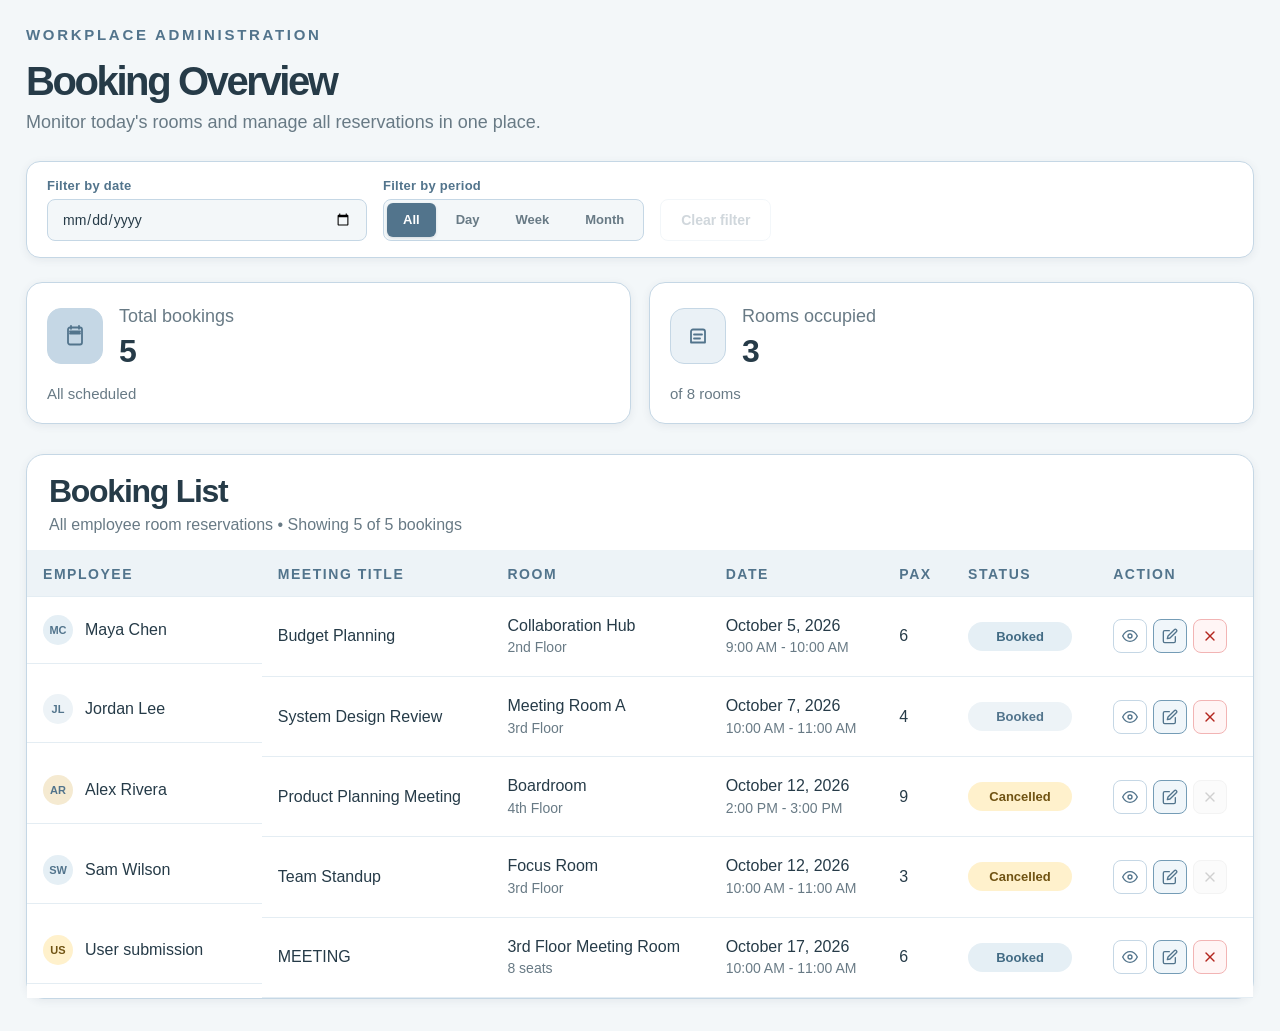
==== commit c164c277: "Update action buttons to icon-only design with SVG icons and tooltips" ====
--- a/pakdat.html
+++ b/pakdat.html
@@ -118,9 +118,15 @@
                   <td><span class="status-pill status-booked">Booked</span></td>
                   <td class="action-cell">
                     <div class="action-buttons-group">
-                      <button class="btn-action btn-view" type="button" aria-label="View details for Budget Planning">View details</button>
-                      <button class="btn-action btn-modify" type="button" aria-label="Modify Budget Planning">Modify</button>
-                      <button class="btn-action btn-cancel" type="button" aria-label="Cancel Budget Planning">Cancel</button>
+                      <button class="btn-action btn-view" type="button" title="View details" aria-label="View details for Budget Planning">
+                        <svg viewBox="0 0 24 24" aria-hidden="true"><path d="M1 12s4-8 11-8 11 8 11 8-4 8-11 8-11-8-11-8z"/><circle cx="12" cy="12" r="3"/></svg>
+                      </button>
+                      <button class="btn-action btn-modify" type="button" title="Modify reservation" aria-label="Modify Budget Planning">
+                        <svg viewBox="0 0 24 24" aria-hidden="true"><path d="M11 4H4a2 2 0 0 0-2 2v14a2 2 0 0 0 2 2h14a2 2 0 0 0 2-2v-7"/><path d="M18.5 2.5a2.121 2.121 0 0 1 3 3L12 15l-4 1 1-4 9.5-9.5z"/></svg>
+                      </button>
+                      <button class="btn-action btn-cancel" type="button" title="Cancel reservation" aria-label="Cancel Budget Planning">
+                        <svg viewBox="0 0 24 24" aria-hidden="true"><line x1="18" y1="6" x2="6" y2="18"/><line x1="6" y1="6" x2="18" y2="18"/></svg>
+                      </button>
                     </div>
                   </td>
                 </tr>
@@ -150,9 +156,15 @@
                   <td><span class="status-pill status-upcoming">Booked</span></td>
                   <td class="action-cell">
                     <div class="action-buttons-group">
-                      <button class="btn-action btn-view" type="button" aria-label="View details for System Design Review">View details</button>
-                      <button class="btn-action btn-modify" type="button" aria-label="Modify System Design Review">Modify</button>
-                      <button class="btn-action btn-cancel" type="button" aria-label="Cancel System Design Review">Cancel</button>
+                      <button class="btn-action btn-view" type="button" title="View details" aria-label="View details for System Design Review">
+                        <svg viewBox="0 0 24 24" aria-hidden="true"><path d="M1 12s4-8 11-8 11 8 11 8-4 8-11 8-11-8-11-8z"/><circle cx="12" cy="12" r="3"/></svg>
+                      </button>
+                      <button class="btn-action btn-modify" type="button" title="Modify reservation" aria-label="Modify System Design Review">
+                        <svg viewBox="0 0 24 24" aria-hidden="true"><path d="M11 4H4a2 2 0 0 0-2 2v14a2 2 0 0 0 2 2h14a2 2 0 0 0 2-2v-7"/><path d="M18.5 2.5a2.121 2.121 0 0 1 3 3L12 15l-4 1 1-4 9.5-9.5z"/></svg>
+                      </button>
+                      <button class="btn-action btn-cancel" type="button" title="Cancel reservation" aria-label="Cancel System Design Review">
+                        <svg viewBox="0 0 24 24" aria-hidden="true"><line x1="18" y1="6" x2="6" y2="18"/><line x1="6" y1="6" x2="18" y2="18"/></svg>
+                      </button>
                     </div>
                   </td>
                 </tr>
@@ -182,9 +194,15 @@
                   <td><span class="status-pill status-cancelled">Cancelled</span></td>
                   <td class="action-cell">
                     <div class="action-buttons-group">
-                      <button class="btn-action btn-view" type="button" aria-label="View details for Product Planning Meeting">View details</button>
-                      <button class="btn-action btn-modify" type="button" aria-label="Modify Product Planning Meeting">Modify</button>
-                      <button class="btn-action btn-cancel" type="button" aria-label="Cancel Product Planning Meeting" disabled>Cancel</button>
+                      <button class="btn-action btn-view" type="button" title="View details" aria-label="View details for Product Planning Meeting">
+                        <svg viewBox="0 0 24 24" aria-hidden="true"><path d="M1 12s4-8 11-8 11 8 11 8-4 8-11 8-11-8-11-8z"/><circle cx="12" cy="12" r="3"/></svg>
+                      </button>
+                      <button class="btn-action btn-modify" type="button" title="Modify reservation" aria-label="Modify Product Planning Meeting">
+                        <svg viewBox="0 0 24 24" aria-hidden="true"><path d="M11 4H4a2 2 0 0 0-2 2v14a2 2 0 0 0 2 2h14a2 2 0 0 0 2-2v-7"/><path d="M18.5 2.5a2.121 2.121 0 0 1 3 3L12 15l-4 1 1-4 9.5-9.5z"/></svg>
+                      </button>
+                      <button class="btn-action btn-cancel" type="button" title="Reservation is already cancelled" aria-label="Cancel Product Planning Meeting" disabled>
+                        <svg viewBox="0 0 24 24" aria-hidden="true"><line x1="18" y1="6" x2="6" y2="18"/><line x1="6" y1="6" x2="18" y2="18"/></svg>
+                      </button>
                     </div>
                   </td>
                 </tr>
@@ -214,9 +232,15 @@
                   <td><span class="status-pill status-cancelled">Cancelled</span></td>
                   <td class="action-cell">
                     <div class="action-buttons-group">
-                      <button class="btn-action btn-view" type="button" aria-label="View details for Team Standup">View details</button>
-                      <button class="btn-action btn-modify" type="button" aria-label="Modify Team Standup">Modify</button>
-                      <button class="btn-action btn-cancel" type="button" aria-label="Cancel Team Standup" disabled>Cancel</button>
+                      <button class="btn-action btn-view" type="button" title="View details" aria-label="View details for Team Standup">
+                        <svg viewBox="0 0 24 24" aria-hidden="true"><path d="M1 12s4-8 11-8 11 8 11 8-4 8-11 8-11-8-11-8z"/><circle cx="12" cy="12" r="3"/></svg>
+                      </button>
+                      <button class="btn-action btn-modify" type="button" title="Modify reservation" aria-label="Modify Team Standup">
+                        <svg viewBox="0 0 24 24" aria-hidden="true"><path d="M11 4H4a2 2 0 0 0-2 2v14a2 2 0 0 0 2 2h14a2 2 0 0 0 2-2v-7"/><path d="M18.5 2.5a2.121 2.121 0 0 1 3 3L12 15l-4 1 1-4 9.5-9.5z"/></svg>
+                      </button>
+                      <button class="btn-action btn-cancel" type="button" title="Reservation is already cancelled" aria-label="Cancel Team Standup" disabled>
+                        <svg viewBox="0 0 24 24" aria-hidden="true"><line x1="18" y1="6" x2="6" y2="18"/><line x1="6" y1="6" x2="18" y2="18"/></svg>
+                      </button>
                     </div>
                   </td>
                 </tr>
@@ -246,9 +270,15 @@
                   <td><span class="status-pill status-booked">Booked</span></td>
                   <td class="action-cell">
                     <div class="action-buttons-group">
-                      <button class="btn-action btn-view" type="button" aria-label="View details for MEETING">View details</button>
-                      <button class="btn-action btn-modify" type="button" aria-label="Modify MEETING">Modify</button>
-                      <button class="btn-action btn-cancel" type="button" aria-label="Cancel MEETING">Cancel</button>
+                      <button class="btn-action btn-view" type="button" title="View details" aria-label="View details for MEETING">
+                        <svg viewBox="0 0 24 24" aria-hidden="true"><path d="M1 12s4-8 11-8 11 8 11 8-4 8-11 8-11-8-11-8z"/><circle cx="12" cy="12" r="3"/></svg>
+                      </button>
+                      <button class="btn-action btn-modify" type="button" title="Modify reservation" aria-label="Modify MEETING">
+                        <svg viewBox="0 0 24 24" aria-hidden="true"><path d="M11 4H4a2 2 0 0 0-2 2v14a2 2 0 0 0 2 2h14a2 2 0 0 0 2-2v-7"/><path d="M18.5 2.5a2.121 2.121 0 0 1 3 3L12 15l-4 1 1-4 9.5-9.5z"/></svg>
+                      </button>
+                      <button class="btn-action btn-cancel" type="button" title="Cancel reservation" aria-label="Cancel MEETING">
+                        <svg viewBox="0 0 24 24" aria-hidden="true"><line x1="18" y1="6" x2="6" y2="18"/><line x1="6" y1="6" x2="18" y2="18"/></svg>
+                      </button>
                     </div>
                   </td>
                 </tr>
--- a/nako.css
+++ b/nako.css
@@ -470,13 +470,24 @@
   display: inline-flex;
   align-items: center;
   justify-content: center;
-  padding: 6px 11px;
-  border-radius: 7px;
-  font-size: 13px;
-  font-weight: 600;
+  width: 34px;
+  height: 34px;
+  padding: 0;
+  border-radius: 8px;
   cursor: pointer;
   transition: all 0.15s ease;
-  line-height: 1.25;
+  flex-shrink: 0;
+}
+
+.btn-action svg {
+  width: 16px;
+  height: 16px;
+  stroke: currentColor;
+  stroke-width: 2;
+  stroke-linecap: round;
+  stroke-linejoin: round;
+  fill: none;
+  pointer-events: none;
 }
 
 .btn-action.btn-view {
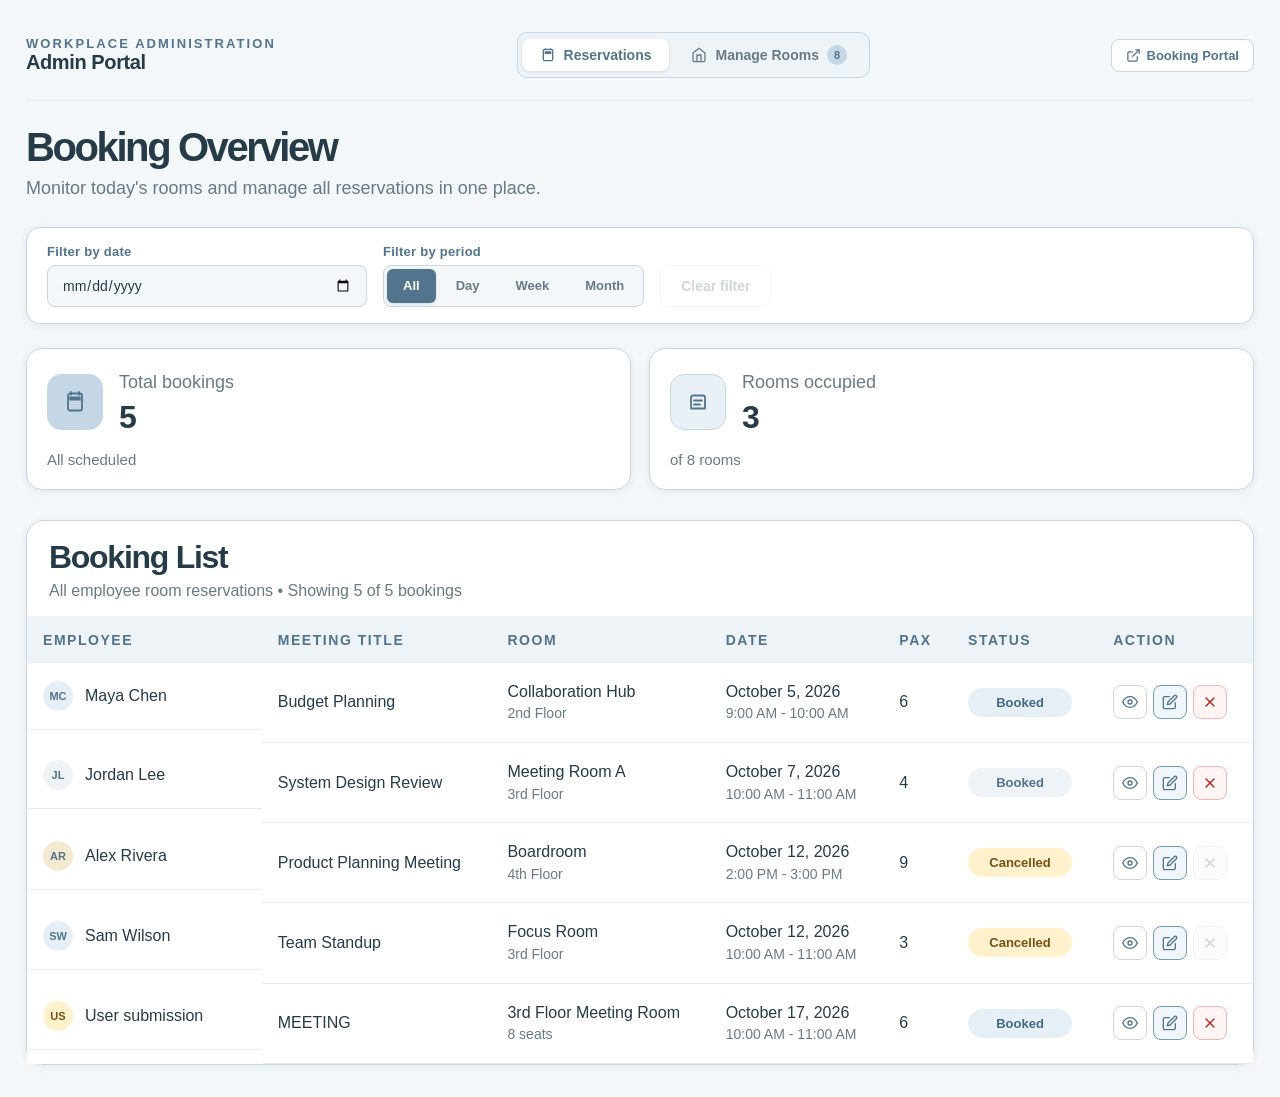
==== commit c1181683: "Add top navigation bar and 1-click room management (add, edit, toggle maintenance, delete)" ====
--- a/pakdat.html
+++ b/pakdat.html
@@ -8,20 +8,44 @@
   </head>
   <body>
     <div class="page-shell">
-      <div class="topbar">
-        <div class="eyebrow">WORKPLACE ADMINISTRATION</div>
-      </div>
+      <header class="topbar-nav">
+        <div class="nav-brand">
+          <div class="nav-eyebrow">WORKPLACE ADMINISTRATION</div>
+          <div class="nav-app-name">Admin Portal</div>
+        </div>
+
+        <nav class="nav-tabs" role="tablist" aria-label="Admin Navigation">
+          <button type="button" class="nav-tab active" id="tab-reservations" role="tab" aria-selected="true" aria-controls="view-reservations">
+            <svg viewBox="0 0 24 24" class="nav-tab-icon" aria-hidden="true"><path d="M7 3.5h10a2 2 0 0 1 2 2v13a2 2 0 0 1-2 2H7a2 2 0 0 1-2-2v-13a2 2 0 0 1 2-2zm0 4h10M8 1.8v3m8-3v3M7 9.5h10"/></svg>
+            <span>Reservations</span>
+          </button>
+          <button type="button" class="nav-tab" id="tab-rooms" role="tab" aria-selected="false" aria-controls="view-rooms">
+            <svg viewBox="0 0 24 24" class="nav-tab-icon" aria-hidden="true"><path d="M3 9l9-7 9 7v11a2 2 0 0 1-2 2H5a2 2 0 0 1-2-2z"/><polyline points="9 22 9 12 15 12 15 22"/></svg>
+            <span>Manage Rooms</span>
+            <span class="tab-badge" id="tab-rooms-count">8</span>
+          </button>
+        </nav>
+
+        <div class="nav-actions">
+          <a href="bebetimeDOSMEL.html" class="nav-link-btn" title="Open employee booking interface">
+            <svg viewBox="0 0 24 24" width="15" height="15" fill="none" stroke="currentColor" stroke-width="2" aria-hidden="true"><path d="M18 13v6a2 2 0 0 1-2 2H5a2 2 0 0 1-2-2V8a2 2 0 0 1 2-2h6"/><polyline points="15 3 21 3 21 9"/><line x1="10" y1="14" x2="21" y2="3"/></svg>
+            <span>Booking Portal</span>
+          </a>
+        </div>
+      </header>
 
       <main class="main-content">
-        <div class="top-overview-section">
-          <div class="title-row">
-            <div>
-              <h1>Booking Overview</h1>
-              <p class="subtitle">
-                Monitor today's rooms and manage all reservations in one place.
-              </p>
-            </div>
-          </div>
+        <!-- 1. RESERVATIONS VIEW (Active by default) -->
+        <section id="view-reservations" class="admin-view active">
+          <div class="top-overview-section">
+            <div class="title-row">
+              <div>
+                <h1>Booking Overview</h1>
+                <p class="subtitle">
+                  Monitor today's rooms and manage all reservations in one place.
+                </p>
+              </div>
+            </div>
 
           <div class="overview-filter-bar">
             <div class="date-time-filter-wrap">
@@ -299,8 +323,67 @@
             </table>
           </div>
         </section>
-      </main>
-    </div>
+      </section>
+
+      <!-- 2. ROOM MANAGEMENT VIEW -->
+      <section id="view-rooms" class="admin-view" style="display: none;">
+        <div class="top-overview-section">
+          <div class="title-row">
+            <div>
+              <h1>Meeting Rooms</h1>
+              <p class="subtitle">
+                Configure workplace meeting rooms, capacities, equipment, and live availability.
+              </p>
+            </div>
+            <button type="button" class="btn-add-room" id="btn-open-add-room" aria-label="Add new meeting room">
+              <svg viewBox="0 0 24 24" width="18" height="18" fill="none" stroke="currentColor" stroke-width="2.5" stroke-linecap="round" aria-hidden="true"><line x1="12" y1="5" x2="12" y2="19" /><line x1="5" y1="12" x2="19" y2="12" /></svg>
+              <span>Add Room</span>
+            </button>
+          </div>
+
+          <div class="overview-filter-bar">
+            <div class="rooms-filter-wrap">
+              <label class="overview-filter-field rooms-search-field" for="room-search-filter">
+                <span>Search rooms</span>
+                <input id="room-search-filter" type="text" placeholder="Search by name, floor, or amenities..." />
+              </label>
+
+              <label class="overview-filter-field" for="room-floor-filter">
+                <span>Filter by floor</span>
+                <select id="room-floor-filter">
+                  <option value="">All Floors</option>
+                  <option value="2nd Floor">2nd Floor</option>
+                  <option value="3rd Floor">3rd Floor</option>
+                  <option value="4th Floor">4th Floor</option>
+                  <option value="5th Floor">5th Floor</option>
+                  <option value="6th Floor">6th Floor</option>
+                  <option value="Roof Deck">Roof Deck</option>
+                  <option value="Ground Floor">Ground Floor</option>
+                </select>
+              </label>
+
+              <label class="overview-filter-field" for="room-status-filter">
+                <span>Status</span>
+                <select id="room-status-filter">
+                  <option value="">All Statuses</option>
+                  <option value="active">Active</option>
+                  <option value="maintenance">Maintenance</option>
+                </select>
+              </label>
+
+              <button id="room-reset-filter" class="btn-clear-overview" type="button" disabled>
+                Clear filter
+              </button>
+            </div>
+          </div>
+        </div>
+
+        <div class="rooms-grid" id="rooms-grid-container">
+          <!-- Populated dynamically via JS -->
+        </div>
+      </section>
+    </main>
+  </div>
 
     <!-- 1. VIEW DETAILS MODAL (Viewing only) -->
     <dialog class="booking-modal" id="view-details-modal" aria-labelledby="view-modal-title">
@@ -456,6 +539,61 @@
       </div>
     </dialog>
 
+    <!-- 4. ROOM MANAGEMENT MODAL (Add & Edit Room) -->
+    <dialog class="booking-modal room-dialog" id="room-manage-modal" aria-labelledby="room-modal-title">
+      <header class="modal-heading">
+        <span class="confirmation-icon icon-modify" aria-hidden="true">
+          <svg viewBox="0 0 24 24" focusable="false"><path d="M3 9l9-7 9 7v11a2 2 0 0 1-2 2H5a2 2 0 0 1-2-2z"/><polyline points="9 22 9 12 15 12 15 22"/></svg>
+        </span>
+        <h2 id="room-modal-title">Add Room</h2>
+        <p class="modal-subtitle-text" id="room-modal-subtitle">Enter details for this meeting room.</p>
+      </header>
+
+      <form id="room-manage-form" class="modal-edit-form" onsubmit="return false;">
+        <input type="hidden" id="room-form-id" value="" />
+
+        <div class="modal-field-group">
+          <label for="room-form-name">Room name</label>
+          <input type="text" id="room-form-name" class="modal-input" placeholder="e.g. Executive Boardroom" required />
+        </div>
+
+        <div class="modal-field-row">
+          <div class="modal-field-group">
+            <label for="room-form-floor">Floor location</label>
+            <input type="text" id="room-form-floor" class="modal-input" placeholder="e.g. 3rd Floor" required />
+          </div>
+
+          <div class="modal-field-group">
+            <label for="room-form-capacity">Capacity (pax)</label>
+            <input type="number" id="room-form-capacity" class="modal-input" min="1" max="100" placeholder="e.g. 10" required />
+          </div>
+        </div>
+
+        <div class="modal-field-group">
+          <label for="room-form-status">Availability status</label>
+          <select id="room-form-status" class="modal-select">
+            <option value="Active">Active (Available for booking)</option>
+            <option value="Maintenance">Under Maintenance (Unavailable)</option>
+          </select>
+        </div>
+
+        <div class="modal-field-group">
+          <label for="room-form-amenities">Amenities &amp; Equipment (comma-separated)</label>
+          <input type="text" id="room-form-amenities" class="modal-input" placeholder="e.g. Aircon, TV/Projector, Whiteboard" />
+        </div>
+
+        <div id="room-modal-toast" class="modal-toast" style="display: none;"></div>
+
+        <div class="modal-actions-bar">
+          <div></div>
+          <div class="modal-right-actions">
+            <button type="button" class="btn-modal-ghost modal-close">Cancel</button>
+            <button type="button" class="btn-modal-save" id="btn-save-room">Save room</button>
+          </div>
+        </div>
+      </form>
+    </dialog>
+
     <script src="villadolid.js"></script>
   </body>
 </html>
--- a/nako.css
+++ b/nako.css
@@ -54,16 +54,124 @@
   padding: 24px 26px 32px;
 }
 
-.topbar {
-  padding: 2px 0 18px;
-}
-
-.eyebrow {
-  font-size: 15px;
-  letter-spacing: 0.18em;
+.topbar-nav {
+  display: flex;
+  align-items: center;
+  justify-content: space-between;
+  padding: 8px 0 22px;
+  gap: 16px;
+  flex-wrap: wrap;
+  border-bottom: 1px solid var(--line-soft);
+  margin-bottom: 26px;
+}
+
+.nav-brand {
+  display: flex;
+  flex-direction: column;
+}
+
+.nav-eyebrow {
+  font-size: 13px;
+  letter-spacing: 0.16em;
   text-transform: uppercase;
   font-weight: 700;
   color: var(--blue-strong);
+}
+
+.nav-app-name {
+  font-size: 20px;
+  font-weight: 800;
+  color: var(--heading-deep);
+  letter-spacing: -0.02em;
+}
+
+.nav-tabs {
+  display: inline-flex;
+  align-items: center;
+  background: var(--panel-alt);
+  border: 1px solid var(--line);
+  border-radius: 10px;
+  padding: 4px;
+  gap: 4px;
+}
+
+.nav-tab {
+  display: inline-flex;
+  align-items: center;
+  gap: 8px;
+  padding: 8px 18px;
+  border-radius: 8px;
+  border: none;
+  background: transparent;
+  color: var(--muted);
+  font-size: 14px;
+  font-weight: 600;
+  cursor: pointer;
+  transition: all 0.15s ease;
+}
+
+.nav-tab-icon {
+  width: 16px;
+  height: 16px;
+  stroke: currentColor;
+  stroke-width: 2;
+  fill: none;
+}
+
+.nav-tab:hover:not(.active) {
+  color: var(--heading-deep);
+  background: rgba(255, 255, 255, 0.6);
+}
+
+.nav-tab.active {
+  background: var(--white);
+  color: var(--blue-strong);
+  box-shadow: 0 1px 3px rgba(45, 70, 88, 0.12);
+}
+
+.tab-badge {
+  display: inline-flex;
+  align-items: center;
+  justify-content: center;
+  min-width: 20px;
+  height: 20px;
+  padding: 0 6px;
+  border-radius: 999px;
+  background: var(--ice-blue);
+  color: var(--blue-strong);
+  font-size: 11px;
+  font-weight: 700;
+}
+
+.nav-actions {
+  display: flex;
+  align-items: center;
+  gap: 10px;
+}
+
+.nav-link-btn {
+  display: inline-flex;
+  align-items: center;
+  gap: 6px;
+  padding: 8px 14px;
+  border-radius: 8px;
+  border: 1px solid var(--line);
+  background: var(--white);
+  color: var(--blue-strong);
+  font-size: 13px;
+  font-weight: 600;
+  text-decoration: none;
+  transition: all 0.15s ease;
+}
+
+.nav-link-btn:hover {
+  background: var(--panel-alt);
+  border-color: var(--steel-blue);
+  color: var(--heading-deep);
+}
+
+.admin-view {
+  display: block;
 }
 
 .main-content {
@@ -939,6 +1047,203 @@
   background: #901f18;
 }
 
+/* Room Management Panel & Grid */
+.btn-add-room {
+  display: inline-flex;
+  align-items: center;
+  gap: 8px;
+  padding: 10px 20px;
+  border-radius: 8px;
+  border: none;
+  background: var(--saffron-yellow);
+  color: var(--heading-deep);
+  font-size: 14px;
+  font-weight: 700;
+  cursor: pointer;
+  transition: all 0.15s ease;
+  box-shadow: 0 1px 3px rgba(0, 0, 0, 0.08);
+}
+
+.btn-add-room:hover {
+  background: #e8a80d;
+}
+
+.rooms-filter-wrap {
+  display: flex;
+  align-items: flex-end;
+  gap: 16px;
+  flex-wrap: wrap;
+  width: 100%;
+}
+
+.rooms-search-field {
+  flex: 2 1 260px;
+  max-width: 400px;
+}
+
+.rooms-grid {
+  display: grid;
+  grid-template-columns: repeat(auto-fill, minmax(310px, 1fr));
+  gap: 20px;
+}
+
+.room-card {
+  background: var(--panel-bg);
+  border: 1px solid var(--line);
+  border-radius: 16px;
+  padding: 20px;
+  display: flex;
+  flex-direction: column;
+  justify-content: space-between;
+  box-shadow: 0 2px 8px var(--shadow);
+  transition: all 0.18s ease;
+}
+
+.room-card:hover {
+  border-color: var(--steel-blue);
+  box-shadow: 0 4px 14px rgba(45, 70, 88, 0.1);
+}
+
+.room-card-top {
+  display: flex;
+  align-items: flex-start;
+  justify-content: space-between;
+  gap: 12px;
+  margin-bottom: 12px;
+}
+
+.room-card-name {
+  margin: 0;
+  font-size: 19px;
+  font-weight: 700;
+  color: var(--heading-deep);
+  line-height: 1.25;
+}
+
+.status-active {
+  background: var(--green-soft);
+  color: var(--green);
+}
+
+.status-maintenance {
+  background: #fff3cd;
+  color: #856404;
+}
+
+.room-card-details {
+  display: flex;
+  flex-direction: column;
+  gap: 10px;
+  margin-bottom: 18px;
+}
+
+.room-card-meta {
+  display: flex;
+  align-items: center;
+  gap: 16px;
+  color: var(--muted);
+  font-size: 14px;
+  font-weight: 500;
+}
+
+.room-card-meta span {
+  display: inline-flex;
+  align-items: center;
+  gap: 5px;
+}
+
+.room-amenities-wrap {
+  display: flex;
+  flex-wrap: wrap;
+  gap: 6px;
+  margin-top: 2px;
+}
+
+.room-amenity-pill {
+  display: inline-block;
+  padding: 4px 9px;
+  border-radius: 6px;
+  background: var(--panel-alt);
+  color: var(--blue-strong);
+  font-size: 12px;
+  font-weight: 600;
+  border: 1px solid var(--line);
+}
+
+.room-card-actions {
+  display: flex;
+  align-items: center;
+  justify-content: space-between;
+  gap: 10px;
+  padding-top: 14px;
+  border-top: 1px solid var(--line-soft);
+}
+
+.room-card-left-actions {
+  display: flex;
+  align-items: center;
+  gap: 8px;
+}
+
+.btn-room-edit {
+  display: inline-flex;
+  align-items: center;
+  gap: 6px;
+  padding: 7px 14px;
+  border-radius: 8px;
+  border: 1px solid var(--steel-blue);
+  background: #f0f6fa;
+  color: var(--blue-strong);
+  font-size: 13px;
+  font-weight: 600;
+  cursor: pointer;
+  transition: all 0.15s ease;
+}
+
+.btn-room-edit:hover {
+  background: var(--ice-blue);
+  color: var(--heading-deep);
+}
+
+.btn-room-toggle {
+  display: inline-flex;
+  align-items: center;
+  padding: 7px 12px;
+  border-radius: 8px;
+  border: 1px solid var(--line);
+  background: transparent;
+  color: var(--muted);
+  font-size: 13px;
+  font-weight: 600;
+  cursor: pointer;
+  transition: all 0.15s ease;
+}
+
+.btn-room-toggle:hover {
+  background: var(--panel-alt);
+  color: var(--heading-deep);
+}
+
+.btn-room-delete {
+  display: inline-flex;
+  align-items: center;
+  justify-content: center;
+  width: 32px;
+  height: 32px;
+  border-radius: 8px;
+  border: 1px solid transparent;
+  background: transparent;
+  color: var(--muted);
+  cursor: pointer;
+  transition: all 0.15s ease;
+}
+
+.btn-room-delete:hover {
+  background: #fff0f0;
+  color: #b3261e;
+  border-color: #f2b4b4;
+}
+
 @media (max-width: 980px) {
   .stats-grid {
     grid-template-columns: repeat(2, minmax(0, 1fr));
